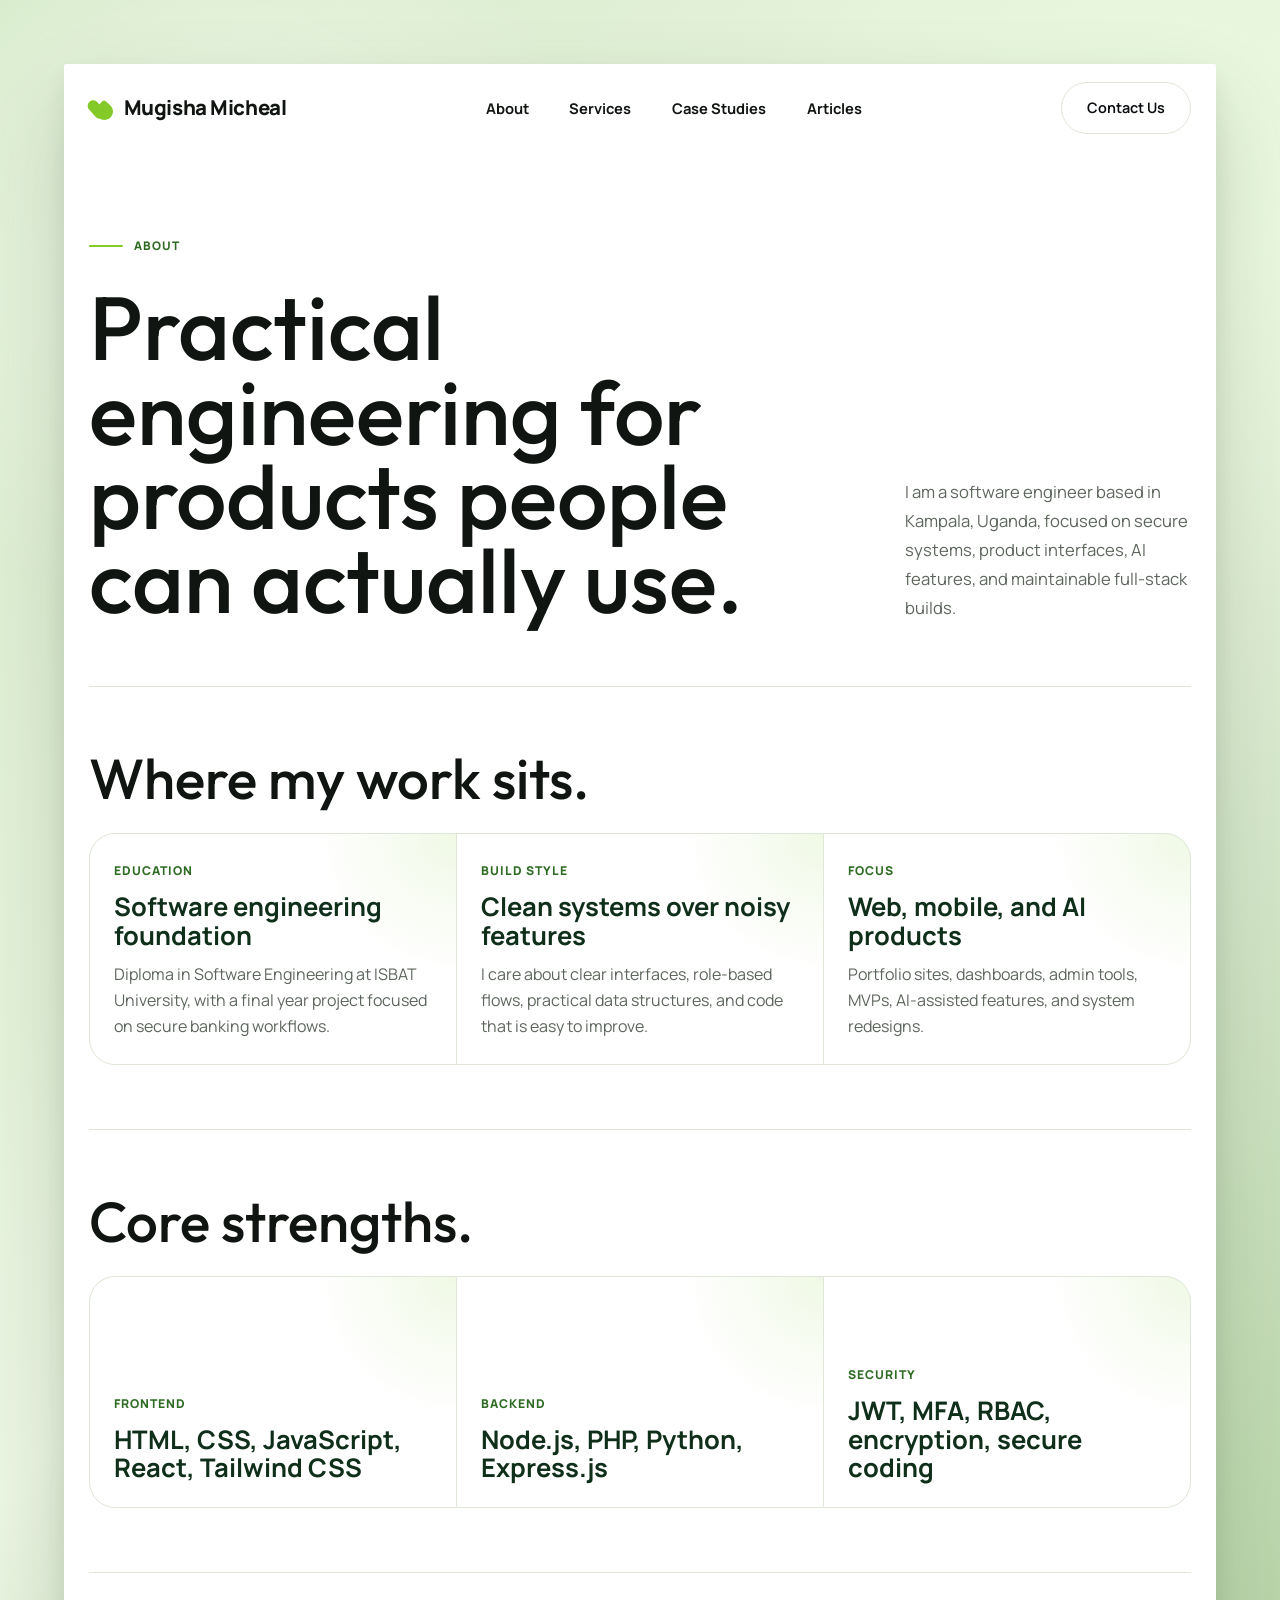
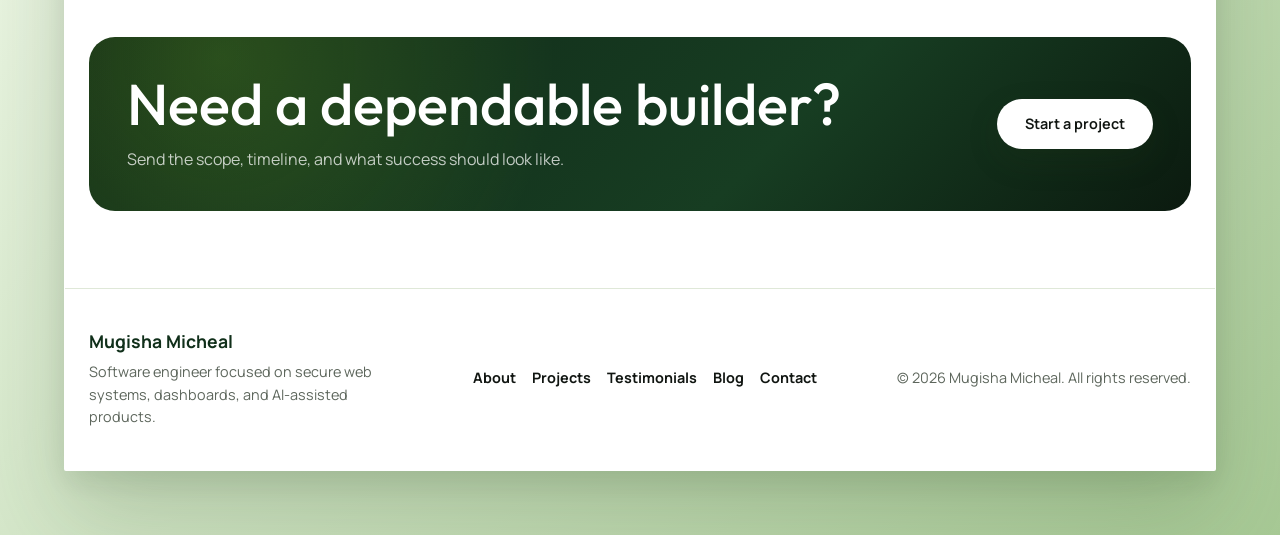
==== about.html @ 3efab9ce "Initial portfolio site" ====
<!DOCTYPE html>
<html lang="en">
<head>
  <meta charset="UTF-8" />
  <meta name="viewport" content="width=device-width, initial-scale=1.0" />
  <title>About Mugisha Micheal</title>
  <meta name="description" content="About Mugisha Micheal, a software engineer building secure web systems, dashboards, and AI-assisted products." />
  <link rel="preconnect" href="https://fonts.googleapis.com">
  <link rel="preconnect" href="https://fonts.gstatic.com" crossorigin>
  <link href="https://fonts.googleapis.com/css2?family=Manrope:wght@400;500;600;700;800&family=Outfit:wght@500;600;700&display=swap" rel="stylesheet">
  <link rel="stylesheet" href="assets/css/style.css" />
</head>
<body>
  <div class="browser-shell">
    <div class="site-window">
      <header class="site-header">
        <div class="nav-wrap">
          <a href="index.html" class="logo" aria-label="Mugisha Micheal home"><span class="logo-mark" aria-hidden="true"></span>Mugisha Micheal</a>
          <nav class="main-nav" id="main-nav">
            <a href="about.html">About</a>
            <a href="index.html#services">Services</a>
            <a href="projects.html">Case Studies</a>
            <a href="blog.html">Articles</a>
          </nav>
          <div class="nav-actions">
            <a href="contact.html" class="btn btn-pill-dark">Contact Us</a>
            <button class="nav-toggle" id="nav-toggle" aria-label="Toggle navigation" aria-expanded="false"><span></span><span></span><span></span></button>
          </div>
        </div>
      </header>

      <main class="page-main">
        <section class="page-hero">
          <div>
            <div class="section-kicker"><span></span>About</div>
            <h1>Practical engineering for products people can actually use.</h1>
          </div>
          <p>I am a software engineer based in Kampala, Uganda, focused on secure systems, product interfaces, AI features, and maintainable full-stack builds.</p>
        </section>

        <section class="page-section">
          <h2>Where my work sits.</h2>
          <div class="page-grid">
            <article class="page-card"><span>Education</span><h3>Software engineering foundation</h3><p>Diploma in Software Engineering at ISBAT University, with a final year project focused on secure banking workflows.</p></article>
            <article class="page-card"><span>Build style</span><h3>Clean systems over noisy features</h3><p>I care about clear interfaces, role-based flows, practical data structures, and code that is easy to improve.</p></article>
            <article class="page-card"><span>Focus</span><h3>Web, mobile, and AI products</h3><p>Portfolio sites, dashboards, admin tools, MVPs, AI-assisted features, and system redesigns.</p></article>
          </div>
        </section>

        <section class="page-section">
          <h2>Core strengths.</h2>
          <div class="page-grid">
            <article class="page-card"><span>Frontend</span><h3>HTML, CSS, JavaScript, React, Tailwind CSS</h3></article>
            <article class="page-card"><span>Backend</span><h3>Node.js, PHP, Python, Express.js</h3></article>
            <article class="page-card"><span>Security</span><h3>JWT, MFA, RBAC, encryption, secure coding</h3></article>
          </div>
        </section>

        <section class="page-cta">
          <div><h2>Need a dependable builder?</h2><p>Send the scope, timeline, and what success should look like.</p></div>
          <a href="contact.html" class="btn btn-pill-light">Start a project</a>
        </section>
      </main>

      <footer class="site-footer">
        <div class="footer-brand"><strong>Mugisha Micheal</strong><p>Software engineer focused on secure web systems, dashboards, and AI-assisted products.</p></div>
        <nav aria-label="Footer navigation"><a href="about.html">About</a><a href="projects.html">Projects</a><a href="testimonials.html">Testimonials</a><a href="blog.html">Blog</a><a href="contact.html">Contact</a></nav>
        <p>&copy; 2026 Mugisha Micheal. All rights reserved.</p>
      </footer>
    </div>
  </div>
  <script src="assets/js/main.js"></script>
</body>
</html>
---- assets/css/style.css ----
/* =====================================================================
   1. DESIGN TOKENS
   ===================================================================== */
:root {
  --color-bg: #dceecf;
  --color-surface: #ffffff;
  --color-chrome: #e4e7eb;
  --color-address: #f3f4f5;
  --color-text: #101511;
  --color-text-dim: #5d665c;
  --color-border: #dfe8d8;

  --color-green-900: #102f1a;
  --color-green-800: #173d22;
  --color-green-700: #2f6b24;
  --color-green-600: #4b8a34;
  --color-accent: #83c928;

  --font-display: 'Outfit', sans-serif;
  --font-body: 'Manrope', sans-serif;

  --space-1: 0.5rem;
  --space-2: 1rem;
  --space-3: 1.5rem;
  --space-4: 2.5rem;
  --space-5: 3.5rem;

  --container-max: 1320px;
  --radius-panel: 26px;
  --radius-card: 18px;

  --ease-out: cubic-bezier(0.16, 1, 0.3, 1);
  --dur-med: 0.7s;
}

/* =====================================================================
   2. RESET / PAGE CANVAS
   ===================================================================== */
*, *::before, *::after { box-sizing: border-box; margin: 0; padding: 0; }
html { scroll-behavior: smooth; }
body {
  min-height: 100dvh;
  background:
    radial-gradient(circle at 18% 12%, rgba(255, 255, 255, 0.58), transparent 24rem),
    radial-gradient(circle at 90% 8%, rgba(232, 250, 220, 0.66), transparent 28rem),
    linear-gradient(135deg, #d7ebca 0%, #ecf6e4 44%, #a7c995 100%);
  color: var(--color-text);
  font-family: var(--font-body);
  line-height: 1.55;
  -webkit-font-smoothing: antialiased;
  padding: clamp(1.5rem, 5vw, 5.5rem);
}
body::before {
  content: '';
  position: fixed;
  inset: 0;
  pointer-events: none;
  background-image:
    linear-gradient(rgba(255, 255, 255, 0.18) 1px, transparent 1px),
    linear-gradient(90deg, rgba(255, 255, 255, 0.14) 1px, transparent 1px);
  background-size: 54px 54px;
  -webkit-mask-image: radial-gradient(circle at center, black, transparent 78%);
  mask-image: radial-gradient(circle at center, black, transparent 78%);
  opacity: 0.22;
}
a { color: inherit; text-decoration: none; }
button { font: inherit; cursor: pointer; }
a:focus-visible,
button:focus-visible,
summary:focus-visible {
  outline: 3px solid rgba(131, 201, 40, 0.55);
  outline-offset: 4px;
}
.sr-only {
  position: absolute;
  width: 1px;
  height: 1px;
  overflow: hidden;
  clip: rect(0, 0, 0, 0);
  white-space: nowrap;
  border: 0;
}

.nav-wrap,
.hero {
  max-width: var(--container-max);
  margin-inline: auto;
  padding-inline: var(--space-3);
}

.edge-accent {
  display: none;
}

/* =====================================================================
   3. BROWSER FRAME
   ===================================================================== */
.browser-shell {
  position: relative;
  max-width: 1440px;
  margin-inline: auto;
  overflow: hidden;
  background: var(--color-surface);
  border: 1px solid rgba(255, 255, 255, 0.78);
  border-radius: 2px;
  box-shadow:
    0 44px 90px rgba(45, 76, 35, 0.2),
    0 12px 28px rgba(27, 52, 25, 0.09);
  transition: transform 0.28s var(--ease-out), opacity 0.28s var(--ease-out), max-height 0.28s var(--ease-out);
}
.browser-shell.is-minimized .site-window,
.browser-shell.is-minimized .browser-address {
  display: none;
}
.browser-shell.is-closed {
  opacity: 0;
  transform: translateY(18px) scale(0.98);
  pointer-events: none;
}
.browser-shell.is-maximized {
  max-width: none;
  min-height: calc(100dvh - clamp(1.5rem, 5vw, 5.5rem) * 2);
}
.browser-chrome {
  height: 44px;
  display: flex;
  align-items: center;
  gap: 0.75rem;
  padding-inline: 1.25rem;
  background: var(--color-chrome);
  border-bottom: 1px solid #d3d8dd;
}
.window-dots {
  display: flex;
  gap: 0.5rem;
  flex: 0 0 auto;
}
.window-dot {
  width: 12px;
  height: 12px;
  border-radius: 50%;
  border: 0;
  padding: 0;
  transition: transform 0.18s var(--ease-out), filter 0.18s var(--ease-out);
}
.window-dot:hover {
  transform: scale(1.12);
  filter: brightness(0.94);
}
.window-dot-close { background: #ef655c; }
.window-dot-minimize { background: #f4c84f; }
.window-dot-maximize { background: #67c867; }
.browser-tabs {
  min-width: 0;
  display: flex;
  align-self: stretch;
  align-items: end;
  gap: 0.35rem;
  flex: 1;
  overflow-x: auto;
}
.browser-tabs::-webkit-scrollbar {
  display: none;
}
.browser-tab {
  border: 0;
  min-width: 240px;
  max-width: 320px;
  height: 34px;
  display: flex;
  align-items: center;
  justify-content: space-between;
  gap: 1rem;
  padding-inline: 0.9rem;
  border-radius: 8px 8px 0 0;
  background: #ffffff;
  color: #0c0f12;
  font-size: 0.76rem;
  font-weight: 600;
  text-align: left;
  opacity: 0.72;
  transition: opacity 0.2s var(--ease-out), background 0.2s var(--ease-out), transform 0.2s var(--ease-out);
}
.browser-tab:hover {
  opacity: 1;
  transform: translateY(-1px);
}
.browser-tab.is-active {
  opacity: 1;
  background: #ffffff;
}
.browser-tab span:first-child {
  overflow: hidden;
  white-space: nowrap;
  text-overflow: ellipsis;
}
.tab-close {
  color: #20242a;
  font-size: 0.95rem;
  line-height: 1;
  opacity: 0.58;
}
.browser-tab:hover .tab-close {
  opacity: 1;
}
.browser-plus {
  width: 32px;
  height: 32px;
  border: 0;
  border-radius: 50%;
  background: transparent;
  color: #22262b;
  font-size: 1.35rem;
  line-height: 1;
  flex: 0 0 auto;
  transition: background 0.2s var(--ease-out), transform 0.2s var(--ease-out);
}
.browser-plus:hover {
  background: rgba(16, 21, 17, 0.08);
  transform: translateY(-1px);
}
.browser-address {
  height: 36px;
  display: grid;
  grid-template-columns: auto auto auto 1fr auto;
  align-items: center;
  gap: 0.75rem;
  padding-inline: 1rem;
  background: var(--color-address);
  border-bottom: 1px solid #dfe3e5;
  color: #3b4148;
  font-size: 0.9rem;
}
.browser-control,
.browser-menu {
  width: 28px;
  height: 28px;
  display: inline-flex;
  align-items: center;
  justify-content: center;
  border: 0;
  border-radius: 50%;
  background: transparent;
  color: #3b4148;
  transition: background 0.2s var(--ease-out), color 0.2s var(--ease-out);
}
.browser-control:hover,
.browser-menu:hover {
  background: rgba(16, 21, 17, 0.08);
  color: #0c0f12;
}
.browser-control:disabled {
  opacity: 0.35;
  cursor: not-allowed;
}
.address-form {
  min-width: 0;
}
.address-pill {
  width: 100%;
  display: flex;
  align-items: center;
  height: 25px;
  padding-inline: 0.9rem;
  border: 0;
  border-radius: 999px;
  background: #ffffff;
  color: #333941;
  font-size: 0.8rem;
  box-shadow: inset 0 0 0 1px rgba(0, 0, 0, 0.05);
}
.address-pill:focus {
  outline: 2px solid rgba(131, 201, 40, 0.55);
  outline-offset: 1px;
}
.site-window {
  background: #ffffff;
}

/* =====================================================================
   4. HEADER / NAV
   ===================================================================== */
.site-header {
  position: relative;
  z-index: 20;
  background: #ffffff;
  border-bottom: 1px solid transparent;
  transition:
    border-color 0.25s var(--ease-out),
    box-shadow 0.25s var(--ease-out);
}
body.is-scrolled .site-header {
  border-color: rgba(16, 47, 26, 0.08);
  box-shadow: 0 16px 34px rgba(16, 47, 26, 0.08);
}
.nav-wrap {
  display: flex;
  align-items: center;
  justify-content: space-between;
  height: 86px;
}
.logo {
  display: flex;
  align-items: center;
  gap: 0.6rem;
  font-family: var(--font-body);
  font-weight: 800;
  font-size: clamp(1.05rem, 1.6vw, 1.45rem);
  letter-spacing: -0.02em;
}
.logo-mark {
  width: 25px;
  height: 25px;
  position: relative;
}
.logo-mark::before,
.logo-mark::after {
  content: '';
  position: absolute;
  background: var(--color-accent);
}
.logo-mark::before {
  left: 2px;
  bottom: 1px;
  width: 11px;
  height: 21px;
  border-radius: 10px 10px 2px 10px;
  transform: rotate(-42deg);
}
.logo-mark::after {
  right: 1px;
  bottom: 1px;
  width: 17px;
  height: 17px;
  border-radius: 4px 13px 13px 13px;
  transform: rotate(42deg);
}
.main-nav {
  display: flex;
  align-items: center;
  gap: clamp(1.5rem, 3.2vw, 3rem);
  font-size: 0.92rem;
  font-weight: 700;
}
.main-nav a {
  position: relative;
  color: var(--color-text);
  transition: color 0.22s var(--ease-out);
}
.main-nav a::after {
  content: '';
  position: absolute;
  left: 0;
  right: 0;
  bottom: -0.42rem;
  height: 2px;
  background: var(--color-accent);
  transform: scaleX(0);
  transform-origin: left;
  transition: transform 0.28s var(--ease-out);
}
.main-nav a:hover,
.main-nav a.is-active {
  color: var(--color-green-600);
}
.main-nav a.is-active::after {
  transform: scaleX(1);
}
.has-caret::after {
  content: '\25BE';
  display: inline-block;
  margin-left: 0.45rem;
  font-size: 0.62em;
  color: var(--color-text-dim);
  transform: translateY(-1px);
}
.nav-actions {
  display: flex;
  align-items: center;
  gap: var(--space-1);
}
.icon-btn {
  width: 50px;
  height: 50px;
  border-radius: 50%;
  border: 1px solid var(--color-border);
  display: flex;
  align-items: center;
  justify-content: center;
  color: #000;
  background: #ffffff;
  transition: transform 0.25s var(--ease-out), border-color 0.25s var(--ease-out);
}
.icon-btn:hover {
  transform: translateY(-2px);
  border-color: #c9d0c3;
}
.nav-toggle {
  display: none;
  flex-direction: column;
  gap: 4px;
  background: none;
  border: none;
  padding: 8px;
}
.nav-toggle span {
  width: 20px;
  height: 2px;
  background: var(--color-text);
  transition: transform 0.2s, opacity 0.2s;
}

/* =====================================================================
   5. BUTTONS
   ===================================================================== */
.btn {
  display: inline-flex;
  align-items: center;
  justify-content: center;
  gap: 0.55rem;
  min-height: 50px;
  padding: 0.85rem 1.55rem;
  border-radius: 999px;
  font-size: 0.9rem;
  font-weight: 650;
  transition: transform 0.25s var(--ease-out), background 0.25s var(--ease-out), color 0.25s var(--ease-out);
}
.btn:hover { transform: translateY(-2px); }
.btn:active,
.icon-btn:active { transform: translateY(0) scale(0.98); }
.btn-pill-dark {
  background: #ffffff;
  color: #0a0d0f;
  border: 1px solid var(--color-border);
}
.btn-pill-dark:hover {
  background: var(--color-text);
  color: #ffffff;
}
.btn-pill-light {
  min-width: 156px;
  background: #ffffff;
  color: var(--color-text);
  box-shadow: 0 12px 32px rgba(37, 61, 22, 0.16);
}
.btn-pill-light:hover { background: var(--color-accent); }

/* =====================================================================
   6. HERO
   ===================================================================== */
.hero {
  padding-block: 0 clamp(3rem, 5vw, 5.5rem);
}
.hero-panel {
  position: relative;
  height: min(66vh, 660px);
  min-height: 555px;
  border-radius: var(--radius-panel);
  overflow: hidden;
  isolation: isolate;
  opacity: 0;
  transform: translateY(24px);
  transition: opacity var(--dur-med) var(--ease-out), transform var(--dur-med) var(--ease-out);
}
.hero-panel.is-visible {
  opacity: 1;
  transform: translateY(0);
}
.hero-visual {
  position: absolute;
  inset: 0;
  z-index: 0;
  background:
    radial-gradient(ellipse at 8% 70%, rgba(139, 214, 24, 0.92) 0 16%, rgba(126, 203, 18, 0.68) 31%, transparent 52%),
    radial-gradient(ellipse at 46% 105%, rgba(132, 213, 18, 0.72), transparent 42%),
    linear-gradient(90deg, rgba(28, 47, 19, 0.52) 0%, rgba(31, 55, 21, 0.32) 36%, rgba(31, 55, 21, 0.02) 70%),
    url('../images/pro.jpg');
  background-size: cover, cover, cover, cover;
  background-position: center, center, center, 70% 33%;
  background-repeat: no-repeat;
}
.hero-visual::before,
.hero-visual::after {
  content: '';
  position: absolute;
  pointer-events: none;
}
.hero-visual::before {
  inset: 0;
  background:
    linear-gradient(90deg, rgba(19, 31, 14, 0.16), transparent 48%),
    radial-gradient(ellipse at 82% 16%, rgba(255, 255, 255, 0.34), transparent 38%),
    linear-gradient(180deg, rgba(255, 255, 255, 0.04), rgba(0, 0, 0, 0.2));
}
.hero-visual::after {
  left: -11%;
  bottom: -21%;
  width: 62%;
  height: 57%;
  border-radius: 999px 999px 40% 25%;
  background: rgba(118, 202, 11, 0.82);
  filter: blur(18px);
  transform: rotate(-8deg);
  opacity: 0.9;
}
.visual-grid {
  position: absolute;
  inset: 0;
  background-image:
    linear-gradient(rgba(255, 255, 255, 0.08) 1px, transparent 1px),
    linear-gradient(90deg, rgba(255, 255, 255, 0.06) 1px, transparent 1px);
  background-size: 54px 54px;
  opacity: 0.17;
}
.visual-blob {
  position: absolute;
  border-radius: 50%;
  filter: blur(78px);
  opacity: 0.26;
  mix-blend-mode: screen;
}
.visual-blob--a {
  width: 34%;
  aspect-ratio: 1;
  right: 6%;
  top: 1%;
  background: radial-gradient(circle, rgba(255, 255, 255, 0.78), transparent 68%);
}
.visual-blob--b {
  width: 30%;
  aspect-ratio: 1;
  right: 25%;
  bottom: -14%;
  background: radial-gradient(circle, rgba(119, 211, 19, 0.78), transparent 70%);
}
.visual-lines {
  position: absolute;
  inset: 0;
  background: repeating-linear-gradient(-35deg, rgba(255, 255, 255, 0.26) 0 2px, transparent 2px 34px);
  mix-blend-mode: overlay;
  opacity: 0.1;
}
.hero-wash {
  position: absolute;
  inset: 0;
  z-index: 1;
  background: linear-gradient(
    100deg,
    rgba(53, 101, 20, 0.9) 0%,
    rgba(96, 158, 25, 0.68) 31%,
    rgba(29, 45, 18, 0.1) 61%,
    rgba(17, 24, 13, 0.18) 100%
  );
}
.hero-copy {
  position: absolute;
  z-index: 2;
  left: clamp(2rem, 4vw, 3.5rem);
  bottom: clamp(2rem, 4vw, 3.7rem);
  max-width: 610px;
  color: #fff;
}
.hero-title {
  font-family: var(--font-display);
  font-weight: 500;
  font-size: clamp(3.2rem, 6vw, 5.8rem);
  line-height: 0.94;
  letter-spacing: 0;
  margin-bottom: var(--space-2);
}
.hero-sub {
  max-width: 58ch;
  margin-bottom: var(--space-3);
  color: rgba(255, 255, 255, 0.86);
  font-size: clamp(0.94rem, 1.25vw, 1.08rem);
  line-height: 1.55;
}
.stat-card {
  position: absolute;
  z-index: 2;
  right: clamp(1.5rem, 3vw, 2.6rem);
  bottom: clamp(1.5rem, 3vw, 2.6rem);
  width: min(230px, 24vw);
  min-width: 195px;
  background: rgba(28, 35, 15, 0.52);
  -webkit-backdrop-filter: blur(15px);
  backdrop-filter: blur(15px);
  border: 1px solid rgba(255, 255, 255, 0.18);
  border-radius: var(--radius-card);
  box-shadow: inset 0 1px 0 rgba(255, 255, 255, 0.08), 0 22px 52px rgba(0, 0, 0, 0.18);
  padding: 1rem 1.2rem 1.25rem;
  color: #fff;
}
.stat-avatars {
  display: flex;
  align-items: center;
  margin-bottom: 1rem;
}
.stat-avatars span {
  width: 30px;
  height: 30px;
  border-radius: 50%;
  border: 2px solid rgba(255, 255, 255, 0.86);
  margin-left: -8px;
  background:
    radial-gradient(circle at 50% 34%, rgba(255, 255, 255, 0.95) 0 14%, transparent 15%),
    linear-gradient(135deg, #d9eabf, #619749);
}
.stat-avatars span:first-child { margin-left: 0; }
.stat-avatars span:nth-child(2) { background: linear-gradient(135deg, #a9d8f1, #2d6078); }
.stat-avatars span:nth-child(3) { background: linear-gradient(135deg, #f1c1c7, #6d343c); }
.stat-plus {
  display: flex;
  align-items: center;
  justify-content: center;
  background: var(--color-accent) !important;
  color: var(--color-green-900);
  font-size: 1.1rem;
  font-weight: 600;
}
.stat-number {
  font-family: var(--font-body);
  font-size: clamp(2rem, 3vw, 2.45rem);
  line-height: 1;
  font-weight: 600;
  letter-spacing: 0;
  font-variant-numeric: tabular-nums;
}
.stat-label {
  margin-top: 0.45rem;
  color: rgba(255, 255, 255, 0.86);
  font-size: 0.88rem;
  line-height: 1.35;
}

/* =====================================================================
   7. ABOUT
   ===================================================================== */
.about-section {
  max-width: var(--container-max);
  margin-inline: auto;
  padding: clamp(4rem, 8vw, 8rem) var(--space-3) clamp(4rem, 7vw, 7rem);
}
.section-kicker {
  display: inline-flex;
  align-items: center;
  gap: 0.7rem;
  margin-bottom: 1.1rem;
  color: var(--color-green-700);
  font-size: 0.74rem;
  font-weight: 800;
  letter-spacing: 0.08em;
  text-transform: uppercase;
}
.section-kicker span {
  width: 34px;
  height: 2px;
  border-radius: 999px;
  background: var(--color-accent);
}
.about-head {
  display: grid;
  grid-template-columns: minmax(0, 1fr);
  gap: clamp(2rem, 5vw, 5rem);
  margin-bottom: clamp(2.2rem, 4vw, 4rem);
}
.about-head h2 {
  max-width: 1080px;
  color: var(--color-text);
  font-family: var(--font-display);
  font-size: clamp(2.35rem, 5.5vw, 5.4rem);
  font-weight: 500;
  line-height: 1.02;
  letter-spacing: 0;
}
.about-head p {
  max-width: 680px;
  color: var(--color-text-dim);
  font-size: 1rem;
  line-height: 1.75;
}
.about-grid {
  display: grid;
  grid-template-columns: minmax(280px, 0.72fr) minmax(0, 1.28fr);
  gap: clamp(1.5rem, 3vw, 2.6rem);
  align-items: stretch;
}
.about-visual {
  position: relative;
  min-height: 560px;
  overflow: hidden;
  border-radius: var(--radius-panel);
  background:
    radial-gradient(circle at 18% 84%, rgba(130, 212, 20, 0.85), transparent 34%),
    linear-gradient(145deg, #edf6e8, #b8d7a5);
}
.about-visual::before {
  content: '';
  position: absolute;
  inset: 0;
  background:
    linear-gradient(180deg, transparent 0%, rgba(17, 31, 12, 0.18) 100%),
    repeating-linear-gradient(-36deg, rgba(255, 255, 255, 0.22) 0 2px, transparent 2px 32px);
  z-index: 1;
  pointer-events: none;
}
.about-visual img {
  position: absolute;
  inset: 0;
  width: 100%;
  height: 100%;
  object-fit: cover;
  object-position: 54% 30%;
  filter: saturate(1.02) contrast(1.02);
}
.about-visual-card {
  position: absolute;
  left: 1.2rem;
  right: 1.2rem;
  bottom: 1.2rem;
  z-index: 2;
  padding: 1rem 1.1rem;
  border: 1px solid rgba(255, 255, 255, 0.25);
  border-radius: 18px;
  background: rgba(20, 31, 13, 0.58);
  color: #fff;
  -webkit-backdrop-filter: blur(14px);
  backdrop-filter: blur(14px);
}
.about-visual-card span {
  display: block;
  margin-bottom: 0.25rem;
  color: rgba(255, 255, 255, 0.74);
  font-size: 0.76rem;
  font-weight: 800;
  letter-spacing: 0.08em;
  text-transform: uppercase;
}
.about-visual-card strong {
  display: block;
  max-width: 24ch;
  font-size: 1.18rem;
  line-height: 1.25;
  font-weight: 650;
}
.about-content {
  display: grid;
  grid-template-rows: auto 1fr;
  gap: var(--space-3);
}
.about-copy {
  min-height: 260px;
  padding: clamp(1.5rem, 3vw, 2.4rem);
  border-radius: var(--radius-panel);
  background:
    radial-gradient(circle at 94% 0%, rgba(130, 212, 20, 0.16), transparent 28%),
    #f5f8f1;
}
.about-copy p {
  max-width: 68ch;
  color: #39413d;
  font-size: clamp(1rem, 1.25vw, 1.12rem);
  line-height: 1.78;
}
.about-copy p + p {
  margin-top: 1rem;
}
.about-services {
  display: grid;
  grid-template-columns: 1fr;
  gap: 0;
  border-top: 1px solid var(--color-border);
  border-bottom: 1px solid var(--color-border);
}
.about-services article {
  min-height: 0;
  display: flex;
  flex-direction: row;
  align-items: baseline;
  gap: 1.5rem;
  padding: 1.3rem 0;
  border: 0;
  border-bottom: 1px solid var(--color-border);
  border-radius: 0;
  background: transparent;
  box-shadow: none;
}
.about-services article:nth-child(2) {
  background: transparent;
  color: var(--color-text);
  border-color: var(--color-border);
}
.about-services article:nth-child(2) p,
.about-services article:nth-child(2) span {
  color: var(--color-text-dim);
}
.about-services span {
  flex: 0 0 3rem;
  margin-bottom: 0;
  color: var(--color-green-600);
  font-size: 0.78rem;
  font-weight: 800;
  letter-spacing: 0.08em;
}
.about-services h3 {
  margin-bottom: 0.55rem;
  min-width: 200px;
  font-size: 1.15rem;
  line-height: 1.15;
}
.about-services p {
  max-width: 38ch;
  margin-left: auto;
  color: var(--color-text-dim);
  font-size: 0.9rem;
  line-height: 1.55;
}
.about-metrics {
  display: grid;
  grid-template-columns: repeat(3, minmax(0, 1fr));
  gap: 1px;
  margin-top: clamp(1.5rem, 3vw, 2.6rem);
  overflow: hidden;
  border-radius: 24px;
  background: var(--color-border);
}
.about-metrics div {
  min-height: 132px;
  display: flex;
  flex-direction: column;
  justify-content: center;
  padding: 1.4rem;
  background:
    radial-gradient(circle at 100% 0%, rgba(130, 212, 20, 0.13), transparent 34%),
    #ffffff;
}
.about-metrics strong {
  color: var(--color-green-900);
  font-size: clamp(2rem, 3.8vw, 3.5rem);
  line-height: 1;
  font-weight: 650;
  font-variant-numeric: tabular-nums;
}
.about-metrics span {
  max-width: 22ch;
  margin-top: 0.5rem;
  color: var(--color-text-dim);
  font-size: 0.92rem;
  line-height: 1.35;
}

/* =====================================================================
   8. SERVICES
   ===================================================================== */
.services-section {
  max-width: var(--container-max);
  margin-inline: auto;
  padding: clamp(3rem, 6vw, 6rem) var(--space-3) clamp(3.5rem, 7vw, 7rem);
}
.section-kicker--light {
  color: rgba(255, 255, 255, 0.78);
}
.section-kicker--light span {
  background: var(--color-accent);
}
.services-shell {
  position: relative;
  display: grid;
  grid-template-columns: minmax(280px, 0.72fr) minmax(0, 1fr);
  gap: clamp(2rem, 4vw, 4rem);
  overflow: hidden;
  border-radius: var(--radius-panel);
  padding: clamp(1.5rem, 4vw, 3.5rem);
  background:
    radial-gradient(circle at 8% 12%, rgba(130, 212, 20, 0.26), transparent 28%),
    radial-gradient(circle at 92% 84%, rgba(130, 212, 20, 0.18), transparent 30%),
    linear-gradient(135deg, #102817 0%, #173d22 56%, #0d1d11 100%);
  color: #ffffff;
}
.services-shell::before {
  content: '';
  position: absolute;
  inset: 0;
  background:
    repeating-linear-gradient(-35deg, rgba(255, 255, 255, 0.06) 0 2px, transparent 2px 38px),
    linear-gradient(90deg, transparent, rgba(255, 255, 255, 0.05));
  pointer-events: none;
}
.services-intro,
.services-list {
  position: relative;
  z-index: 1;
}
.services-intro {
  display: flex;
  flex-direction: column;
  align-items: flex-start;
  min-height: 620px;
}
.services-intro h2 {
  max-width: 580px;
  font-family: var(--font-display);
  font-size: clamp(2.35rem, 4.8vw, 4.8rem);
  font-weight: 500;
  line-height: 1.02;
  letter-spacing: 0;
}
.services-intro p {
  max-width: 48ch;
  margin-top: 1.35rem;
  color: rgba(255, 255, 255, 0.74);
  font-size: 1rem;
  line-height: 1.72;
}
.btn-service {
  margin-top: auto;
  background: var(--color-accent);
  color: var(--color-green-900);
}
.btn-service:hover {
  background: #ffffff;
}
.services-list {
  display: grid;
  gap: 0.8rem;
  align-content: center;
}
.service-item {
  display: grid;
  grid-template-columns: 54px minmax(0, 1fr) 52px;
  gap: 1.1rem;
  align-items: center;
  min-height: 136px;
  padding: 1.2rem;
  border: 1px solid rgba(255, 255, 255, 0.13);
  border-radius: var(--radius-card);
  background: rgba(255, 255, 255, 0.075);
  -webkit-backdrop-filter: blur(10px);
  backdrop-filter: blur(10px);
  transition: transform 0.25s var(--ease-out), background 0.25s var(--ease-out), border-color 0.25s var(--ease-out);
}
.service-item:hover {
  transform: translateY(-3px);
  border-color: rgba(130, 212, 20, 0.45);
  background: rgba(255, 255, 255, 0.115);
}
.service-item:has(a:focus-visible) {
  border-color: rgba(130, 212, 20, 0.5);
}
.service-index {
  width: 42px;
  height: 42px;
  display: flex;
  align-items: center;
  justify-content: center;
  border-radius: 50%;
  background: rgba(130, 212, 20, 0.13);
  color: var(--color-accent);
  font-size: 0.78rem;
  font-weight: 800;
  letter-spacing: 0.06em;
}
.service-item h3 {
  margin-bottom: 0.45rem;
  font-size: clamp(1.2rem, 1.8vw, 1.55rem);
  line-height: 1.15;
  font-weight: 650;
}
.service-item p {
  max-width: 56ch;
  color: rgba(255, 255, 255, 0.68);
  font-size: 0.95rem;
  line-height: 1.55;
}
.service-item a {
  width: 46px;
  height: 46px;
  display: flex;
  align-items: center;
  justify-content: center;
  border-radius: 50%;
  background: #ffffff;
  color: var(--color-green-900);
  font-size: 1.45rem;
  line-height: 1;
  transition: transform 0.25s var(--ease-out), background 0.25s var(--ease-out);
}
.service-item a:hover {
  transform: rotate(90deg);
  background: var(--color-accent);
}
.services-support {
  display: grid;
  grid-template-columns: minmax(280px, 0.8fr) minmax(0, 1.2fr);
  gap: 1rem;
  margin-top: 1rem;
}
.service-note,
.service-steps {
  border-radius: 24px;
  background:
    radial-gradient(circle at 100% 0%, rgba(130, 212, 20, 0.14), transparent 32%),
    #f7faf3;
}
.service-note {
  padding: 1.4rem;
}
.service-note span {
  display: block;
  margin-bottom: 0.65rem;
  color: var(--color-green-700);
  font-size: 0.78rem;
  font-weight: 800;
  letter-spacing: 0.08em;
  text-transform: uppercase;
}
.service-note strong {
  display: block;
  max-width: 40ch;
  color: var(--color-green-900);
  font-size: clamp(1.25rem, 2vw, 1.75rem);
  line-height: 1.2;
  font-weight: 650;
}
.service-steps {
  display: flex;
  align-items: center;
  justify-content: space-between;
  gap: 0.7rem;
  padding: 1.2rem;
}
.service-steps span {
  flex: 1;
  min-height: 74px;
  display: flex;
  align-items: center;
  justify-content: center;
  padding: 0.8rem;
  border-radius: 18px;
  background: #ffffff;
  color: #344034;
  font-size: 0.86rem;
  font-weight: 700;
  text-align: center;
  box-shadow: 0 14px 35px rgba(58, 83, 45, 0.07);
}

/* =====================================================================
   9. SKILLS / WORK / PROOF / ARTICLES / CONTACT
   ===================================================================== */
.skills-section,
.work-section,
.proof-section,
.faq-section,
.articles-section,
.contact-section {
  max-width: var(--container-max);
  margin-inline: auto;
  padding: clamp(3rem, 6vw, 6rem) var(--space-3);
}
.split-head {
  display: grid;
  grid-template-columns: minmax(0, 1fr);
  gap: 1rem;
  margin-bottom: clamp(1.5rem, 4vw, 3rem);
}
.split-head h2,
.faq-layout h2,
.contact-panel h2,
.testimonial-panel h2 {
  color: var(--color-text);
  max-width: 980px;
  font-family: var(--font-display);
  font-size: clamp(2.1rem, 4.6vw, 4.4rem);
  font-weight: 500;
  line-height: 1.03;
  letter-spacing: 0;
}
.split-head p {
  max-width: 620px;
  color: var(--color-text-dim);
  font-size: 1rem;
  line-height: 1.72;
}
.skills-grid {
  display: grid;
  grid-template-columns: repeat(6, minmax(0, 1fr));
  gap: 0;
  overflow: hidden;
  border: 1px solid var(--color-border);
  border-radius: var(--radius-panel);
}
.skills-grid article,
.projects-grid article,
.articles-grid article {
  min-height: 230px;
  display: flex;
  flex-direction: column;
  justify-content: flex-end;
  padding: 1.25rem;
  border: 1px solid var(--color-border);
  border-radius: 24px;
  background:
    radial-gradient(circle at 100% 0%, rgba(130, 212, 20, 0.12), transparent 32%),
    #ffffff;
  box-shadow: 0 18px 45px rgba(58, 83, 45, 0.07);
}
.skills-grid article {
  min-height: 280px;
  border: 0;
  border-right: 1px solid var(--color-border);
  border-radius: 0;
  box-shadow: none;
}
.skills-grid article:last-child {
  border-right: 0;
}
.skills-grid article:nth-child(4),
.projects-grid article:nth-child(3),
.articles-grid article:nth-child(2) {
  background: var(--color-green-900);
  color: #ffffff;
  border-color: var(--color-green-900);
}
.skills-grid span,
.projects-grid span,
.articles-grid span,
.project-feature span {
  margin-bottom: auto;
  color: var(--color-green-600);
  font-size: 0.78rem;
  font-weight: 800;
  letter-spacing: 0.08em;
  text-transform: uppercase;
}
.skills-grid article:nth-child(4) span,
.projects-grid article:nth-child(3) span,
.articles-grid article:nth-child(2) span {
  color: var(--color-accent);
}
.skills-grid h3,
.projects-grid h3,
.articles-grid h3 {
  font-size: clamp(1.08rem, 1.55vw, 1.35rem);
  line-height: 1.22;
  font-weight: 650;
}
.project-feature {
  display: grid;
  grid-template-columns: minmax(0, 1fr) minmax(260px, 0.42fr);
  gap: clamp(1.5rem, 4vw, 3rem);
  align-items: end;
  margin-bottom: 1rem;
  padding: clamp(1.5rem, 4vw, 3rem);
  border-radius: var(--radius-panel);
  background:
    radial-gradient(circle at 12% 14%, rgba(130, 212, 20, 0.28), transparent 30%),
    linear-gradient(135deg, #142817, #17341d);
  color: #ffffff;
}
.project-feature h3 {
  margin-top: 1.4rem;
  font-family: var(--font-display);
  font-size: clamp(2rem, 4vw, 4rem);
  line-height: 1.02;
  font-weight: 500;
}
.project-feature p {
  max-width: 62ch;
  margin-top: 1rem;
  color: rgba(255, 255, 255, 0.75);
  line-height: 1.7;
}
.project-feature ul {
  display: grid;
  gap: 0.65rem;
  list-style: none;
}
.project-feature li {
  padding: 0.85rem 1rem;
  border-radius: 999px;
  background: rgba(255, 255, 255, 0.1);
  color: rgba(255, 255, 255, 0.84);
  font-size: 0.92rem;
}
.projects-grid,
.articles-grid {
  display: grid;
  grid-template-columns: repeat(6, minmax(0, 1fr));
  gap: 1rem;
}
.projects-grid article:first-child {
  grid-column: span 3;
}
.projects-grid article:nth-child(2) {
  grid-column: span 3;
}
.projects-grid article:nth-child(n + 3) {
  grid-column: span 2;
}
.articles-grid article {
  grid-column: span 2;
}
.articles-grid article:first-child,
.articles-grid article:nth-child(2) {
  grid-column: span 3;
}
.projects-grid p,
.articles-grid p {
  margin-top: 0.7rem;
  color: var(--color-text-dim);
  line-height: 1.58;
}
.projects-grid article:nth-child(3) p,
.articles-grid article:nth-child(2) p {
  color: rgba(255, 255, 255, 0.72);
}
.projects-grid div,
.articles-grid div {
  margin-top: 1rem;
  color: var(--color-green-700);
  font-size: 0.82rem;
  font-weight: 800;
}
.projects-grid article:nth-child(3) div,
.articles-grid article:nth-child(2) div {
  color: rgba(255, 255, 255, 0.76);
}
.testimonial-panel,
.contact-panel {
  overflow: hidden;
  border-radius: var(--radius-panel);
  padding: clamp(1.5rem, 4vw, 3.5rem);
  background:
    radial-gradient(circle at 10% 12%, rgba(130, 212, 20, 0.28), transparent 30%),
    linear-gradient(135deg, #142817, #17341d 60%, #0f1f13);
  color: #ffffff;
}
.testimonial-panel h2,
.contact-panel h2 {
  color: #ffffff;
  max-width: 820px;
}
.quote-grid {
  display: grid;
  grid-template-columns: repeat(2, minmax(0, 1fr));
  gap: 1rem;
  margin-top: 2rem;
}
.quote-grid blockquote {
  min-height: 260px;
  display: flex;
  flex-direction: column;
  justify-content: space-between;
  padding: 1.4rem;
  border-radius: 22px;
  border: 1px solid rgba(255, 255, 255, 0.14);
  background: rgba(255, 255, 255, 0.08);
  -webkit-backdrop-filter: blur(10px);
  backdrop-filter: blur(10px);
}
.quote-grid p {
  color: rgba(255, 255, 255, 0.82);
  font-size: clamp(0.98rem, 1.2vw, 1.08rem);
  line-height: 1.58;
}
.quote-grid cite {
  color: var(--color-accent);
  font-style: normal;
  font-weight: 750;
  line-height: 1.35;
}
.impact-grid {
  display: grid;
  grid-template-columns: repeat(4, minmax(0, 1fr));
  gap: 1px;
  overflow: hidden;
  margin-top: 1rem;
  border-radius: 24px;
  background: var(--color-border);
}
.impact-grid div {
  min-height: 150px;
  display: flex;
  flex-direction: column;
  justify-content: center;
  padding: 1.2rem;
  background: #ffffff;
}
.impact-grid strong {
  color: var(--color-green-900);
  font-size: clamp(1.8rem, 3vw, 3rem);
  line-height: 1;
}
.impact-grid span {
  margin-top: 0.6rem;
  color: var(--color-text-dim);
  font-size: 0.92rem;
}
.faq-layout {
  display: grid;
  grid-template-columns: minmax(0, 0.75fr) minmax(0, 1fr);
  gap: clamp(2rem, 5vw, 5rem);
}
.faq-list {
  display: grid;
  gap: 0.8rem;
}
.faq-list details {
  border-radius: 22px;
  background: #f7faf3;
  border: 1px solid var(--color-border);
  overflow: hidden;
}
.faq-list summary {
  cursor: pointer;
  padding: 1.2rem 1.3rem;
  color: var(--color-green-900);
  font-weight: 750;
}
.faq-list p {
  padding: 0 1.3rem 1.2rem;
  color: var(--color-text-dim);
  line-height: 1.65;
}
.contact-panel {
  display: grid;
  grid-template-columns: minmax(0, 1fr) minmax(280px, 0.42fr);
  gap: clamp(2rem, 5vw, 4rem);
  align-items: end;
}
.contact-panel p {
  max-width: 55ch;
  margin-top: 1rem;
  color: rgba(255, 255, 255, 0.75);
  line-height: 1.72;
}
.contact-card {
  display: grid;
  gap: 0.8rem;
  padding: 1.2rem;
  border-radius: 24px;
  background: rgba(255, 255, 255, 0.1);
  border: 1px solid rgba(255, 255, 255, 0.14);
}
.contact-card a:not(.btn),
.contact-card span {
  overflow-wrap: anywhere;
  padding: 0.9rem 1rem;
  border-radius: 16px;
  background: rgba(255, 255, 255, 0.1);
  color: rgba(255, 255, 255, 0.86);
}
.contact-card .btn {
  width: 100%;
  margin-top: 0.4rem;
}
.site-footer {
  max-width: var(--container-max);
  display: grid;
  grid-template-columns: minmax(240px, 1fr) auto auto;
  gap: 2rem;
  align-items: center;
  margin-inline: auto;
  padding: 2rem var(--space-3) 2.6rem;
  border-top: 1px solid var(--color-border);
}
.site-footer strong {
  color: var(--color-green-900);
  font-size: 1.1rem;
}
.site-footer p {
  color: var(--color-text-dim);
  font-size: 0.9rem;
}
.site-footer nav {
  display: flex;
  flex-wrap: wrap;
  gap: 1rem;
  font-size: 0.9rem;
  font-weight: 700;
}
.site-footer a:hover {
  color: var(--color-green-600);
}

/* =====================================================================
   9B. LOWER PAGE REWORK
   ===================================================================== */
.work-section {
  padding-top: clamp(4rem, 8vw, 8rem);
}
.work-ledger,
.article-ledger {
  display: grid;
  grid-template-columns: minmax(0, 1fr) minmax(280px, 0.38fr);
  gap: clamp(2rem, 5vw, 5rem);
  align-items: end;
  margin-bottom: clamp(2rem, 4vw, 3rem);
}
.work-ledger h2,
.article-ledger h2,
.proof-copy h2,
.faq-layout h2,
.contact-copy h2 {
  max-width: 980px;
  font-family: var(--font-display);
  font-size: clamp(2.2rem, 5vw, 5rem);
  font-weight: 500;
  line-height: 1;
  letter-spacing: 0;
}
.work-ledger p,
.article-ledger p {
  color: var(--color-text-dim);
  font-size: 1rem;
  line-height: 1.75;
}
.case-study-card {
  position: relative;
  display: grid;
  grid-template-columns: minmax(0, 1fr) minmax(280px, 0.44fr);
  gap: clamp(1.5rem, 4vw, 4rem);
  overflow: hidden;
  padding: clamp(1.5rem, 4vw, 3.4rem);
  border-radius: var(--radius-panel);
  background:
    radial-gradient(circle at 15% 8%, rgba(131, 201, 40, 0.22), transparent 30%),
    linear-gradient(135deg, #0f2615 0%, #16381f 58%, #09170d 100%);
  color: #ffffff;
}
.case-study-card::after {
  content: '';
  position: absolute;
  inset: auto -8% -35% 42%;
  height: 68%;
  border-radius: 999px;
  background: rgba(131, 201, 40, 0.18);
  filter: blur(34px);
}
.case-study-copy,
.case-study-spec {
  position: relative;
  z-index: 1;
}
.case-study-copy span,
.case-study-spec span,
.project-list span,
.article-list span,
.contact-copy span {
  color: var(--color-accent);
  font-size: 0.74rem;
  font-weight: 800;
  letter-spacing: 0.08em;
  text-transform: uppercase;
}
.case-study-copy h3 {
  max-width: 760px;
  margin-top: 1.35rem;
  font-family: var(--font-display);
  font-size: clamp(2.4rem, 5.5vw, 5.6rem);
  line-height: 0.94;
  font-weight: 500;
}
.case-study-copy p {
  max-width: 62ch;
  margin-top: 1.2rem;
  color: rgba(255, 255, 255, 0.76);
  font-size: 1rem;
  line-height: 1.72;
}
.case-study-spec {
  align-self: end;
  display: grid;
  border-top: 1px solid rgba(255, 255, 255, 0.16);
}
.case-study-spec div {
  padding: 1.05rem 0;
  border-bottom: 1px solid rgba(255, 255, 255, 0.16);
}
.case-study-spec strong {
  display: block;
  margin-top: 0.35rem;
  color: rgba(255, 255, 255, 0.9);
  font-size: 0.98rem;
  line-height: 1.4;
}
.project-list {
  margin-top: 1.4rem;
  border-top: 1px solid var(--color-border);
}
.project-list article {
  display: grid;
  grid-template-columns: 130px minmax(220px, 0.42fr) minmax(260px, 1fr) minmax(220px, 0.44fr);
  gap: 1.4rem;
  align-items: baseline;
  padding: 1.35rem 0;
  border-bottom: 1px solid var(--color-border);
}
.project-list h3 {
  color: var(--color-green-900);
  font-size: clamp(1.25rem, 2vw, 1.7rem);
  line-height: 1.1;
}
.project-list p {
  color: var(--color-text-dim);
  line-height: 1.6;
}
.project-list strong {
  color: var(--color-green-700);
  font-size: 0.84rem;
  line-height: 1.45;
}
.proof-section {
  padding-top: clamp(2.5rem, 6vw, 5rem);
}
.proof-layout {
  display: grid;
  grid-template-columns: minmax(0, 0.82fr) minmax(320px, 1fr);
  gap: clamp(2rem, 5vw, 5rem);
  align-items: start;
  padding: clamp(1.4rem, 3.5vw, 3rem);
  border-radius: var(--radius-panel);
  background: #f5f8f1;
}
.proof-copy h2 {
  font-size: clamp(2rem, 4.4vw, 4.2rem);
}
.quote-stack {
  display: grid;
  gap: 1px;
  overflow: hidden;
  border: 1px solid var(--color-border);
  border-radius: 20px;
  background: var(--color-border);
}
.quote-stack blockquote {
  display: grid;
  gap: 1.5rem;
  padding: clamp(1.2rem, 2.5vw, 1.8rem);
  background: #ffffff;
}
.quote-stack p {
  color: #283128;
  font-size: clamp(1rem, 1.25vw, 1.12rem);
  line-height: 1.62;
}
.quote-stack cite {
  color: var(--color-green-700);
  font-style: normal;
  font-weight: 800;
}
.impact-strip {
  display: grid;
  grid-template-columns: repeat(4, 1fr);
  gap: 1px;
  overflow: hidden;
  margin-top: 1rem;
  border-radius: 20px;
  background: var(--color-border);
}
.impact-strip div {
  min-height: 126px;
  padding: 1.2rem;
  background: #ffffff;
}
.impact-strip strong {
  display: block;
  color: var(--color-green-900);
  font-family: var(--font-display);
  font-size: clamp(1.8rem, 3.4vw, 3.35rem);
  line-height: 1;
}
.impact-strip span {
  display: block;
  margin-top: 0.55rem;
  color: var(--color-text-dim);
  font-size: 0.92rem;
}
.faq-section {
  padding-top: clamp(3rem, 6vw, 6rem);
}
.faq-layout {
  align-items: start;
}
.faq-list {
  border-top: 1px solid var(--color-border);
}
.faq-list details {
  border: 0;
  border-radius: 0;
  border-bottom: 1px solid var(--color-border);
  background: transparent;
}
.faq-list summary {
  position: relative;
  padding: 1.35rem 2.4rem 1.35rem 0;
  list-style: none;
}
.faq-list summary::-webkit-details-marker {
  display: none;
}
.faq-list summary::after {
  content: '+';
  position: absolute;
  right: 0;
  top: 1.35rem;
  color: var(--color-green-700);
  font-size: 1.3rem;
  line-height: 1;
}
.faq-list details[open] summary::after {
  content: '-';
}
.faq-list p {
  max-width: 62ch;
  padding: 0 2.4rem 1.35rem 0;
}
.article-ledger {
  padding-top: clamp(1rem, 3vw, 2rem);
}
.article-list {
  display: grid;
  border-top: 1px solid var(--color-border);
}
.article-list article {
  display: grid;
  grid-template-columns: 130px minmax(260px, 0.65fr) minmax(260px, 1fr) minmax(160px, 0.34fr);
  gap: 1.4rem;
  align-items: baseline;
  padding: 1.4rem 0;
  border-bottom: 1px solid var(--color-border);
}
.article-list h3 {
  color: var(--color-green-900);
  font-size: clamp(1.2rem, 2vw, 1.65rem);
  line-height: 1.14;
}
.article-list p {
  color: var(--color-text-dim);
  line-height: 1.6;
}
.article-list div {
  color: var(--color-green-700);
  font-size: 0.82rem;
  font-weight: 800;
}
.contact-section {
  padding-bottom: clamp(3rem, 6vw, 6rem);
}
.contact-panel-v2 {
  display: grid;
  grid-template-columns: minmax(0, 1fr) minmax(300px, 0.44fr);
  gap: clamp(2rem, 5vw, 5rem);
  align-items: end;
  padding: clamp(1.5rem, 4vw, 3.5rem);
  border-radius: var(--radius-panel);
  background:
    radial-gradient(circle at 18% 10%, rgba(131, 201, 40, 0.24), transparent 32%),
    linear-gradient(135deg, #102817, #173d22 62%, #0b1a0f);
  color: #ffffff;
}
.contact-copy h2 {
  max-width: 900px;
  margin-top: 1rem;
  color: #ffffff;
  font-size: clamp(2.4rem, 5.8vw, 5.8rem);
}
.contact-copy p {
  max-width: 56ch;
  margin-top: 1rem;
  color: rgba(255, 255, 255, 0.74);
  line-height: 1.72;
}
.contact-methods {
  display: grid;
  border-top: 1px solid rgba(255, 255, 255, 0.18);
}
.business-card-showcase {
  display: grid;
  gap: 0.85rem;
  margin-bottom: 1rem;
  padding-bottom: 1rem;
  border-bottom: 1px solid rgba(255, 255, 255, 0.18);
}
.business-card-showcase img {
  width: min(100%, 440px);
  border-radius: 18px;
  transform: rotate(-2deg);
  transform-origin: center;
  box-shadow:
    0 26px 54px rgba(0, 0, 0, 0.28),
    0 0 0 1px rgba(255, 255, 255, 0.12);
  transition: transform 0.35s var(--ease-out), box-shadow 0.35s var(--ease-out);
}
.business-card-showcase:hover img {
  transform: rotate(0deg) translateY(-4px);
  box-shadow:
    0 34px 70px rgba(0, 0, 0, 0.34),
    0 0 0 1px rgba(131, 201, 40, 0.32);
}
.business-card-showcase figcaption {
  display: flex;
  flex-wrap: wrap;
  gap: 0.55rem;
  align-items: center;
}
.business-card-showcase figcaption span {
  margin-right: auto;
}
.business-card-showcase figcaption a {
  display: inline-flex;
  align-items: center;
  min-height: 34px;
  padding: 0.45rem 0.8rem;
  border: 1px solid rgba(255, 255, 255, 0.16);
  border-radius: 999px;
  color: rgba(255, 255, 255, 0.86);
  font-size: 0.78rem;
  font-weight: 800;
  transition: background 0.22s var(--ease-out), color 0.22s var(--ease-out), border-color 0.22s var(--ease-out);
}
.business-card-showcase figcaption a:hover {
  border-color: rgba(131, 201, 40, 0.55);
  background: rgba(131, 201, 40, 0.14);
  color: #ffffff;
}
.contact-methods a,
.contact-methods p {
  display: grid;
  gap: 0.22rem;
  padding: 1rem 0;
  border-bottom: 1px solid rgba(255, 255, 255, 0.18);
  color: rgba(255, 255, 255, 0.9);
  overflow-wrap: anywhere;
}
.contact-methods a {
  transition: color 0.22s var(--ease-out), padding-left 0.22s var(--ease-out);
}
.contact-methods a:hover {
  color: var(--color-accent);
  padding-left: 0.35rem;
}
.contact-methods span {
  color: rgba(255, 255, 255, 0.55);
  font-size: 0.74rem;
  font-weight: 800;
  letter-spacing: 0.08em;
  text-transform: uppercase;
}
.site-footer {
  grid-template-columns: minmax(260px, 0.9fr) minmax(260px, 1fr) auto;
  padding-top: 2.4rem;
}
.footer-brand p {
  max-width: 36ch;
  margin-top: 0.4rem;
}

/* =====================================================================
   9C. STATIC SUBPAGES
   ===================================================================== */
.page-main {
  max-width: var(--container-max);
  margin-inline: auto;
  padding: clamp(3rem, 6vw, 6rem) var(--space-3);
}
.page-hero {
  display: grid;
  grid-template-columns: minmax(0, 1fr) minmax(280px, 0.38fr);
  gap: clamp(2rem, 5vw, 5rem);
  align-items: end;
  padding-bottom: clamp(2rem, 5vw, 4rem);
  border-bottom: 1px solid var(--color-border);
}
.page-hero h1 {
  max-width: 920px;
  margin-top: 0.8rem;
  font-family: var(--font-display);
  font-size: clamp(2.8rem, 7vw, 6.5rem);
  font-weight: 500;
  line-height: 0.94;
  letter-spacing: 0;
}
.page-hero p,
.page-intro {
  color: var(--color-text-dim);
  font-size: clamp(1rem, 1.3vw, 1.16rem);
  line-height: 1.75;
}
.page-section {
  padding-block: clamp(2.5rem, 5vw, 5rem);
  border-bottom: 1px solid var(--color-border);
}
.page-section h2 {
  max-width: 780px;
  font-family: var(--font-display);
  font-size: clamp(2rem, 4.4vw, 4.2rem);
  font-weight: 500;
  line-height: 1;
}
.page-grid {
  display: grid;
  grid-template-columns: repeat(3, minmax(0, 1fr));
  gap: 1px;
  overflow: hidden;
  margin-top: 1.6rem;
  border: 1px solid var(--color-border);
  border-radius: var(--radius-panel);
  background: var(--color-border);
}
.page-card {
  min-height: 230px;
  display: grid;
  align-content: end;
  gap: 0.75rem;
  padding: clamp(1.1rem, 2vw, 1.5rem);
  background:
    radial-gradient(circle at 100% 0%, rgba(131, 201, 40, 0.12), transparent 32%),
    #ffffff;
}
.page-card span,
.page-meta {
  color: var(--color-green-700);
  font-size: 0.76rem;
  font-weight: 850;
  letter-spacing: 0.08em;
  text-transform: uppercase;
}
.page-card h3 {
  color: var(--color-green-900);
  font-size: clamp(1.25rem, 2vw, 1.75rem);
  line-height: 1.12;
}
.page-card p,
.page-card li {
  color: var(--color-text-dim);
  line-height: 1.62;
}
.page-card ul {
  display: grid;
  gap: 0.45rem;
  padding-left: 1.1rem;
}
.page-card a {
  justify-self: start;
  margin-top: 0.4rem;
  color: var(--color-green-700);
  font-weight: 850;
}
.page-card a:hover {
  color: var(--color-green-900);
}
.detail-panel {
  display: grid;
  grid-template-columns: minmax(0, 1fr) minmax(280px, 0.38fr);
  gap: clamp(2rem, 5vw, 4rem);
  margin-top: 2rem;
  padding: clamp(1.4rem, 3vw, 2.4rem);
  border-radius: var(--radius-panel);
  background: #f5f8f1;
}
.detail-panel ul {
  display: grid;
  gap: 0.7rem;
  padding-left: 1.1rem;
  color: var(--color-text-dim);
  line-height: 1.65;
}
.page-cta {
  display: grid;
  grid-template-columns: minmax(0, 1fr) auto;
  gap: 1.5rem;
  align-items: center;
  margin-top: clamp(2.5rem, 5vw, 4rem);
  padding: clamp(1.4rem, 3vw, 2.4rem);
  border-radius: var(--radius-panel);
  background:
    radial-gradient(circle at 12% 12%, rgba(131, 201, 40, 0.22), transparent 34%),
    linear-gradient(135deg, #102817, #173d22 62%, #0b1a0f);
  color: #ffffff;
}
.page-cta h2 {
  max-width: 780px;
  color: #ffffff;
  font-family: var(--font-display);
  font-size: clamp(2rem, 4.5vw, 4.4rem);
  font-weight: 500;
  line-height: 1;
}
.page-cta p {
  max-width: 58ch;
  margin-top: 0.8rem;
  color: rgba(255, 255, 255, 0.74);
  line-height: 1.7;
}

/* =====================================================================
   10. ANIMATION
   ===================================================================== */
[data-animate-child] {
  opacity: 0;
  transform: translateY(14px);
  transition: opacity 0.6s var(--ease-out), transform 0.6s var(--ease-out);
}
.is-visible [data-animate-child] {
  opacity: 1;
  transform: translateY(0);
}
.hero-copy [data-animate-child]:nth-child(1) { transition-delay: 0.15s; }
.hero-copy [data-animate-child]:nth-child(2) { transition-delay: 0.28s; }
.hero-copy [data-animate-child]:nth-child(3) { transition-delay: 0.4s; }
.stat-card[data-animate-child] { transition-delay: 0.55s; }

.reveal {
  opacity: 0;
  transform: translateY(22px);
  transition:
    opacity 0.75s var(--ease-out),
    transform 0.75s var(--ease-out);
  transition-delay: calc(var(--reveal-index, 0) * 55ms);
}
.reveal.is-visible {
  opacity: 1;
  transform: translateY(0);
}
.service-item,
.case-study-card,
.contact-panel-v2 {
  position: relative;
  isolation: isolate;
  overflow: hidden;
}
.service-item > *,
.contact-panel-v2 > * {
  position: relative;
  z-index: 1;
}
.service-item.has-pointer::before,
.case-study-card.has-pointer::before,
.contact-panel-v2.has-pointer::before {
  content: '';
  position: absolute;
  inset: 0;
  z-index: 0;
  pointer-events: none;
  background: radial-gradient(
    circle at var(--pointer-x, 50%) var(--pointer-y, 50%),
    rgba(131, 201, 40, 0.18),
    transparent 28%
  );
  opacity: 0;
  transition: opacity 0.24s var(--ease-out);
}
.service-item.has-pointer:hover::before,
.case-study-card.has-pointer:hover::before,
.contact-panel-v2.has-pointer:hover::before {
  opacity: 1;
}

/* =====================================================================
   11. RESPONSIVE
   ===================================================================== */
@media (max-width: 960px) {
  body {
    padding: 0;
  }
  .browser-shell {
    min-height: 100dvh;
    border: 0;
    box-shadow: none;
  }
  .browser-chrome {
    padding-inline: 0.75rem;
    gap: 0.5rem;
  }
  .browser-address {
    grid-template-columns: auto auto auto minmax(0, 1fr) auto;
    padding-inline: 0.75rem;
    gap: 0.45rem;
  }
  .browser-tab {
    min-width: 170px;
    max-width: 230px;
  }
  .nav-wrap,
  .hero,
  .about-section,
  .services-section,
  .skills-section,
  .work-section,
  .proof-section,
  .faq-section,
  .articles-section,
  .contact-section,
  .site-footer {
    padding-inline: var(--space-2);
  }
  .nav-wrap {
    height: 76px;
  }
  .main-nav {
    display: none;
    position: absolute;
    top: 76px;
    left: 0;
    right: 0;
    flex-direction: column;
    align-items: flex-start;
    gap: var(--space-2);
    background: #fff;
    border-bottom: 1px solid var(--color-border);
    padding: var(--space-3);
  }
  .main-nav.is-open {
    display: flex;
  }
  .nav-toggle {
    display: flex;
  }
  .nav-toggle.is-active span:nth-child(1) { transform: translateY(6px) rotate(45deg); }
  .nav-toggle.is-active span:nth-child(2) { opacity: 0; }
  .nav-toggle.is-active span:nth-child(3) { transform: translateY(-6px) rotate(-45deg); }
  .btn-pill-dark {
    display: none;
  }
  .icon-btn {
    width: 44px;
    height: 44px;
  }
  .hero {
    padding-bottom: var(--space-2);
  }
  .hero-panel {
    height: auto;
    min-height: 650px;
    display: flex;
    flex-direction: column;
    justify-content: flex-end;
  }
  .hero-visual {
    background-position: center, center, center, 52% 16%;
  }
  .hero-wash {
    background: linear-gradient(180deg, rgba(20, 34, 16, 0.1) 0%, rgba(84, 143, 27, 0.58) 42%, rgba(25, 43, 16, 0.95) 100%);
  }
  .hero-copy {
    position: relative;
    left: 0;
    bottom: 0;
    padding: var(--space-3) var(--space-3) var(--space-2);
    max-width: none;
  }
  .hero-title {
    font-size: clamp(2.45rem, 13vw, 4.5rem);
  }
  .stat-card {
    position: relative;
    right: auto;
    bottom: auto;
    width: calc(100% - 3rem);
    min-width: 0;
    margin: 0 var(--space-3) var(--space-3);
  }
  .about-section {
    padding-block: 4rem;
  }
  .about-head,
  .about-grid {
    grid-template-columns: 1fr;
  }
  .about-head {
    gap: 1rem;
  }
  .about-visual {
    min-height: 520px;
  }
  .about-services,
  .about-metrics {
    grid-template-columns: 1fr;
  }
  .about-services article {
    min-height: 180px;
  }
  .services-section {
    padding-block: 4rem;
  }
  .services-shell,
  .services-support {
    grid-template-columns: 1fr;
  }
  .services-intro {
    min-height: 0;
  }
  .btn-service {
    margin-top: 1.5rem;
  }
  .service-steps {
    flex-wrap: wrap;
  }
  .service-steps span {
    flex-basis: calc(50% - 0.7rem);
  }
  .split-head,
  .skills-grid,
  .project-feature,
  .projects-grid,
  .quote-grid,
  .impact-grid,
  .faq-layout,
  .articles-grid,
  .contact-panel,
  .site-footer {
    grid-template-columns: 1fr;
  }
  .projects-grid article:first-child {
    grid-column: auto;
  }
  .projects-grid article,
  .articles-grid article {
    grid-column: auto !important;
  }
  .skills-grid {
    border-radius: 22px;
  }
  .skills-grid article {
    border-right: 0;
    border-bottom: 1px solid var(--color-border);
  }
  .skills-grid article:last-child {
    border-bottom: 0;
  }
  .site-footer {
    align-items: start;
  }
  .work-ledger,
  .page-hero,
  .page-cta,
  .detail-panel,
  .case-study-card,
  .proof-layout,
  .article-ledger,
  .contact-panel-v2 {
    grid-template-columns: 1fr;
  }
  .page-grid {
    grid-template-columns: 1fr;
  }
  .project-list article,
  .article-list article {
    grid-template-columns: 1fr;
    gap: 0.55rem;
    padding-block: 1.25rem;
  }
  .impact-strip {
    grid-template-columns: repeat(2, 1fr);
  }
  .case-study-spec {
    align-self: auto;
  }
}

@media (max-width: 560px) {
  .logo {
    max-width: 190px;
    font-size: 1rem;
  }
  .hero-panel {
    border-radius: 24px;
    min-height: 620px;
  }
  .hero-copy {
    padding-inline: var(--space-2);
  }
  .stat-card {
    width: calc(100% - 2rem);
    margin-inline: var(--space-2);
  }
  .about-section {
    padding-block: 3.2rem;
  }
  .about-head h2 {
    font-size: clamp(2rem, 11vw, 3.2rem);
  }
  .about-copy,
  .about-services article,
  .about-metrics {
    border-radius: 20px;
  }
  .about-visual {
    min-height: 460px;
    border-radius: 24px;
  }
  .services-section {
    padding-block: 3.2rem;
  }
  .services-shell {
    border-radius: 24px;
    padding: 1.1rem;
  }
  .service-item {
    grid-template-columns: 1fr;
    min-height: 0;
  }
  .service-item a {
    justify-self: start;
  }
  .service-steps {
    display: grid;
    grid-template-columns: 1fr;
  }
  .service-steps span {
    min-height: 58px;
  }
  .skills-section,
  .work-section,
  .proof-section,
  .faq-section,
  .articles-section,
  .contact-section {
    padding-block: 3.2rem;
  }
  .skills-grid article,
  .projects-grid article,
  .articles-grid article {
    min-height: 200px;
  }
  .testimonial-panel,
  .contact-panel,
  .project-feature {
    border-radius: 24px;
    padding: 1.2rem;
  }
  .impact-grid {
    grid-template-columns: 1fr;
  }
  .work-ledger h2,
  .article-ledger h2,
  .page-hero h1,
  .page-section h2,
  .page-cta h2,
  .proof-copy h2,
  .faq-layout h2,
  .contact-copy h2 {
    font-size: clamp(2rem, 11vw, 3.3rem);
  }
  .case-study-copy h3 {
    font-size: clamp(2.3rem, 13vw, 4rem);
  }
  .case-study-card,
  .proof-layout,
  .contact-panel-v2 {
    border-radius: 24px;
    padding: 1.2rem;
  }
  .impact-strip {
    grid-template-columns: 1fr;
  }
  .impact-strip div {
    min-height: 108px;
  }
  .faq-list summary {
    padding-right: 2rem;
  }
  .site-footer {
    gap: 1.2rem;
  }
}

@media (prefers-reduced-motion: reduce) {
  *,
  *::before,
  *::after {
    scroll-behavior: auto !important;
    transition-duration: 0.01ms !important;
    animation-duration: 0.01ms !important;
    animation-iteration-count: 1 !important;
  }
}
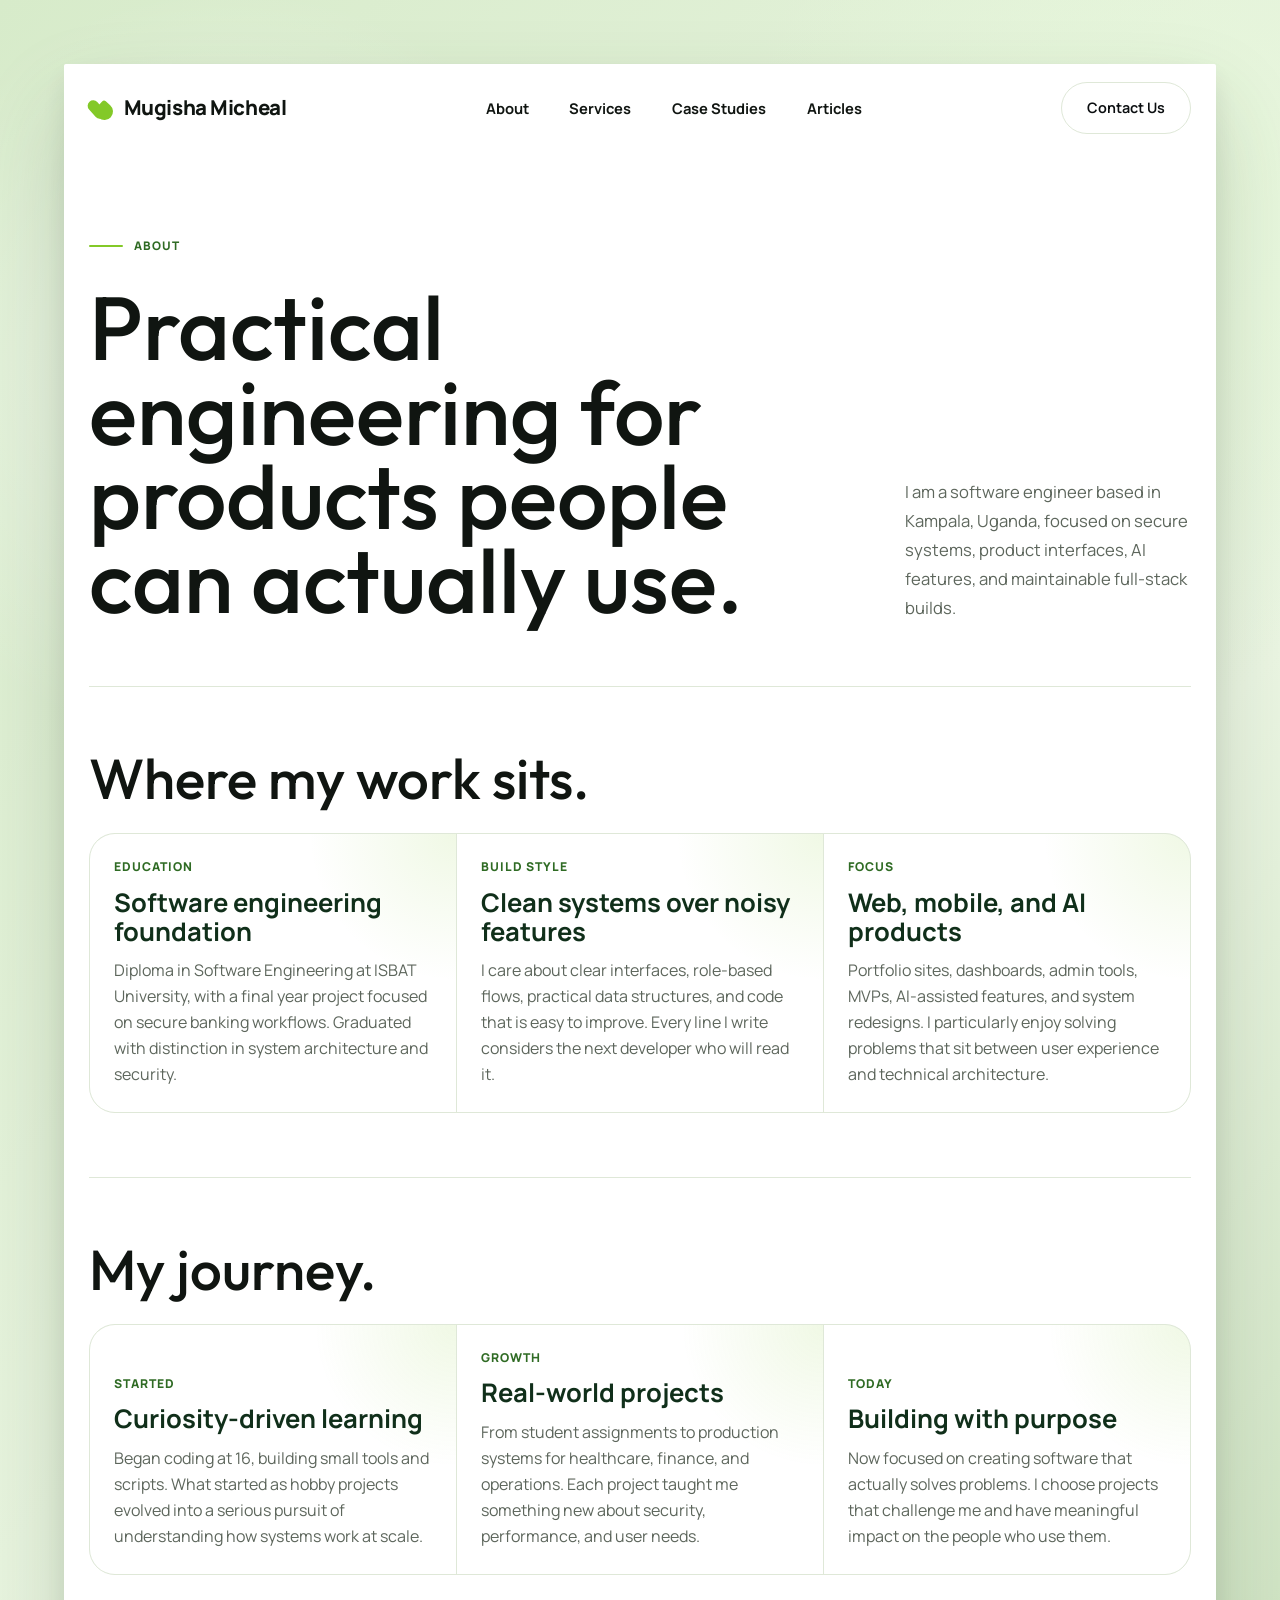
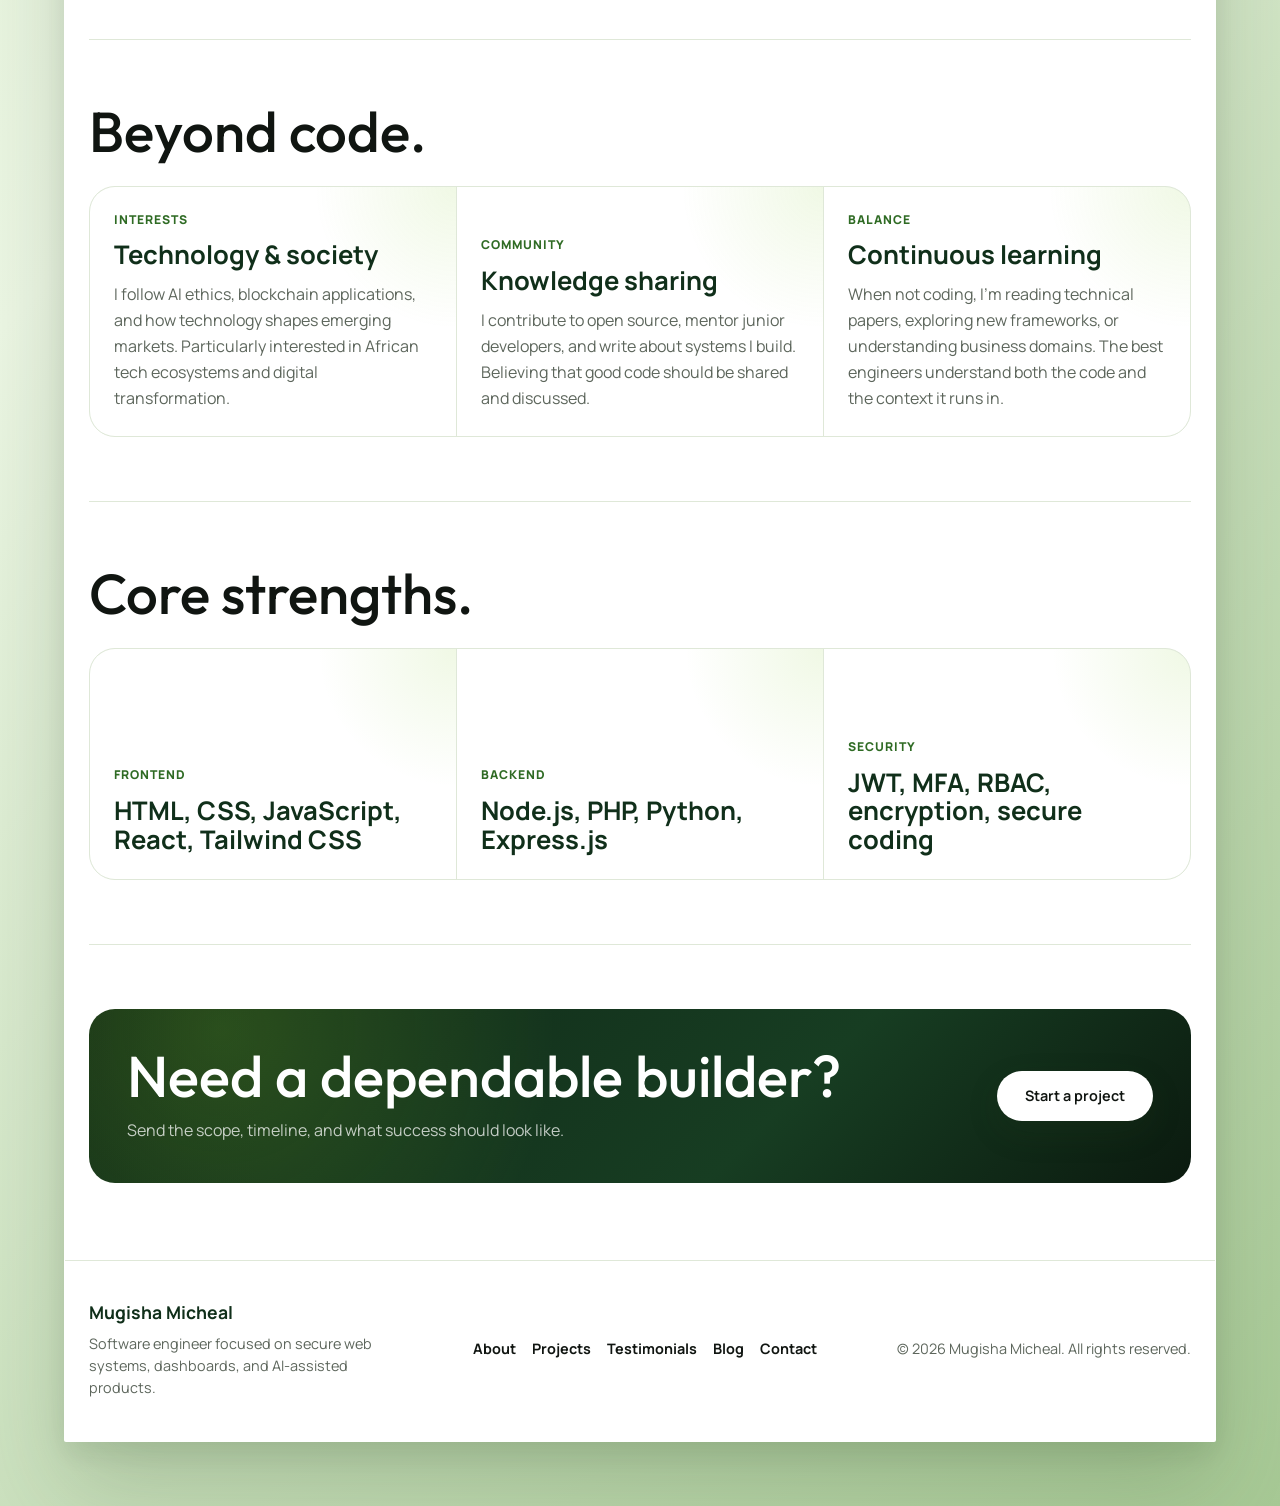
==== commit 82c37cec: "Add comprehensive personal content across all portfolio pages" ====
--- a/about.html
+++ b/about.html
@@ -5,9 +5,17 @@
   <meta name="viewport" content="width=device-width, initial-scale=1.0" />
   <title>About Mugisha Micheal</title>
   <meta name="description" content="About Mugisha Micheal, a software engineer building secure web systems, dashboards, and AI-assisted products." />
+  <meta name="theme-color" content="#102817" />
+  <meta name="application-name" content="Mugisha Micheal" />
+  <meta name="apple-mobile-web-app-capable" content="yes" />
+  <meta name="apple-mobile-web-app-title" content="Mugisha Micheal" />
+  <meta name="apple-mobile-web-app-status-bar-style" content="black-translucent" />
   <link rel="preconnect" href="https://fonts.googleapis.com">
   <link rel="preconnect" href="https://fonts.gstatic.com" crossorigin>
   <link href="https://fonts.googleapis.com/css2?family=Manrope:wght@400;500;600;700;800&family=Outfit:wght@500;600;700&display=swap" rel="stylesheet">
+  <link rel="manifest" href="manifest.webmanifest" />
+  <link rel="icon" type="image/png" sizes="192x192" href="assets/icons/icon-192.png" />
+  <link rel="apple-touch-icon" href="assets/icons/apple-touch-icon.png" />
   <link rel="stylesheet" href="assets/css/style.css" />
 </head>
 <body>
@@ -41,9 +49,27 @@
         <section class="page-section">
           <h2>Where my work sits.</h2>
           <div class="page-grid">
-            <article class="page-card"><span>Education</span><h3>Software engineering foundation</h3><p>Diploma in Software Engineering at ISBAT University, with a final year project focused on secure banking workflows.</p></article>
-            <article class="page-card"><span>Build style</span><h3>Clean systems over noisy features</h3><p>I care about clear interfaces, role-based flows, practical data structures, and code that is easy to improve.</p></article>
-            <article class="page-card"><span>Focus</span><h3>Web, mobile, and AI products</h3><p>Portfolio sites, dashboards, admin tools, MVPs, AI-assisted features, and system redesigns.</p></article>
+            <article class="page-card"><span>Education</span><h3>Software engineering foundation</h3><p>Diploma in Software Engineering at ISBAT University, with a final year project focused on secure banking workflows. Graduated with distinction in system architecture and security.</p></article>
+            <article class="page-card"><span>Build style</span><h3>Clean systems over noisy features</h3><p>I care about clear interfaces, role-based flows, practical data structures, and code that is easy to improve. Every line I write considers the next developer who will read it.</p></article>
+            <article class="page-card"><span>Focus</span><h3>Web, mobile, and AI products</h3><p>Portfolio sites, dashboards, admin tools, MVPs, AI-assisted features, and system redesigns. I particularly enjoy solving problems that sit between user experience and technical architecture.</p></article>
+          </div>
+        </section>
+
+        <section class="page-section">
+          <h2>My journey.</h2>
+          <div class="page-grid">
+            <article class="page-card"><span>Started</span><h3>Curiosity-driven learning</h3><p>Began coding at 16, building small tools and scripts. What started as hobby projects evolved into a serious pursuit of understanding how systems work at scale.</p></article>
+            <article class="page-card"><span>Growth</span><h3>Real-world projects</h3><p>From student assignments to production systems for healthcare, finance, and operations. Each project taught me something new about security, performance, and user needs.</p></article>
+            <article class="page-card"><span>Today</span><h3>Building with purpose</h3><p>Now focused on creating software that actually solves problems. I choose projects that challenge me and have meaningful impact on the people who use them.</p></article>
+          </div>
+        </section>
+
+        <section class="page-section">
+          <h2>Beyond code.</h2>
+          <div class="page-grid">
+            <article class="page-card"><span>Interests</span><h3>Technology & society</h3><p>I follow AI ethics, blockchain applications, and how technology shapes emerging markets. Particularly interested in African tech ecosystems and digital transformation.</p></article>
+            <article class="page-card"><span>Community</span><h3>Knowledge sharing</h3><p>I contribute to open source, mentor junior developers, and write about systems I build. Believing that good code should be shared and discussed.</p></article>
+            <article class="page-card"><span>Balance</span><h3>Continuous learning</h3><p>When not coding, I'm reading technical papers, exploring new frameworks, or understanding business domains. The best engineers understand both the code and the context it runs in.</p></article>
           </div>
         </section>
 
--- a/assets/css/style.css
+++ b/assets/css/style.css
@@ -853,6 +853,7 @@
    8. SERVICES
    ===================================================================== */
 .services-section {
+  position: relative;
   max-width: var(--container-max);
   margin-inline: auto;
   padding: clamp(3rem, 6vw, 6rem) var(--space-3) clamp(3.5rem, 7vw, 7rem);
@@ -866,24 +867,36 @@
 .services-shell {
   position: relative;
   display: grid;
-  grid-template-columns: minmax(280px, 0.72fr) minmax(0, 1fr);
-  gap: clamp(2rem, 4vw, 4rem);
+  grid-template-columns: minmax(280px, 0.5fr) minmax(0, 1fr);
+  gap: clamp(1.2rem, 3vw, 3rem);
   overflow: hidden;
   border-radius: var(--radius-panel);
-  padding: clamp(1.5rem, 4vw, 3.5rem);
+  padding: clamp(1.25rem, 3.6vw, 3.4rem);
   background:
-    radial-gradient(circle at 8% 12%, rgba(130, 212, 20, 0.26), transparent 28%),
-    radial-gradient(circle at 92% 84%, rgba(130, 212, 20, 0.18), transparent 30%),
-    linear-gradient(135deg, #102817 0%, #173d22 56%, #0d1d11 100%);
+    linear-gradient(115deg, rgba(131, 201, 40, 0.18), transparent 34%),
+    linear-gradient(155deg, #08140c 0%, #102817 48%, #173d22 100%);
   color: #ffffff;
+  box-shadow:
+    inset 0 1px 0 rgba(255, 255, 255, 0.12),
+    0 28px 70px rgba(16, 47, 26, 0.18);
 }
 .services-shell::before {
   content: '';
   position: absolute;
   inset: 0;
   background:
-    repeating-linear-gradient(-35deg, rgba(255, 255, 255, 0.06) 0 2px, transparent 2px 38px),
-    linear-gradient(90deg, transparent, rgba(255, 255, 255, 0.05));
+    linear-gradient(90deg, rgba(255, 255, 255, 0.08), transparent 42%),
+    repeating-linear-gradient(90deg, rgba(255, 255, 255, 0.045) 0 1px, transparent 1px 72px),
+    repeating-linear-gradient(0deg, rgba(255, 255, 255, 0.035) 0 1px, transparent 1px 72px);
+  opacity: 0.72;
+  pointer-events: none;
+}
+.services-shell::after {
+  content: '';
+  position: absolute;
+  inset: 1rem;
+  border: 1px solid rgba(255, 255, 255, 0.1);
+  border-radius: calc(var(--radius-panel) - 8px);
   pointer-events: none;
 }
 .services-intro,
@@ -895,119 +908,271 @@
   display: flex;
   flex-direction: column;
   align-items: flex-start;
-  min-height: 620px;
+  min-height: 650px;
+  padding-right: clamp(0rem, 2vw, 1.4rem);
 }
 .services-intro h2 {
-  max-width: 580px;
+  max-width: 640px;
   font-family: var(--font-display);
-  font-size: clamp(2.35rem, 4.8vw, 4.8rem);
+  font-size: clamp(2.45rem, 4.8vw, 5rem);
   font-weight: 500;
-  line-height: 1.02;
+  line-height: 0.99;
   letter-spacing: 0;
+  text-wrap: balance;
 }
 .services-intro p {
-  max-width: 48ch;
+  max-width: 54ch;
   margin-top: 1.35rem;
-  color: rgba(255, 255, 255, 0.74);
+  color: rgba(255, 255, 255, 0.76);
   font-size: 1rem;
   line-height: 1.72;
 }
 .btn-service {
-  margin-top: auto;
+  margin-top: 1.6rem;
   background: var(--color-accent);
   color: var(--color-green-900);
+  box-shadow: 0 16px 40px rgba(131, 201, 40, 0.24);
 }
 .btn-service:hover {
   background: #ffffff;
 }
+.services-proof {
+  width: 100%;
+  display: grid;
+  grid-template-columns: repeat(2, minmax(0, 1fr));
+  gap: 0.75rem;
+  margin-top: auto;
+  padding-top: clamp(2rem, 4vw, 4rem);
+}
+.services-proof div {
+  min-height: 106px;
+  display: flex;
+  flex-direction: column;
+  justify-content: flex-end;
+  padding: 1rem;
+  border: 1px solid rgba(255, 255, 255, 0.14);
+  border-radius: 18px;
+  background: rgba(255, 255, 255, 0.08);
+  box-shadow: inset 0 1px 0 rgba(255, 255, 255, 0.08);
+  -webkit-backdrop-filter: blur(12px);
+  backdrop-filter: blur(12px);
+}
+.services-proof strong {
+  display: block;
+  color: #ffffff;
+  font-family: var(--font-display);
+  font-size: clamp(1.6rem, 2.8vw, 2.6rem);
+  line-height: 0.95;
+  font-weight: 600;
+  font-variant-numeric: tabular-nums;
+}
+.services-proof span {
+  display: block;
+  margin-top: 0.45rem;
+  color: rgba(255, 255, 255, 0.65);
+  font-size: 0.82rem;
+  font-weight: 700;
+  line-height: 1.35;
+}
 .services-list {
   display: grid;
-  gap: 0.8rem;
-  align-content: center;
+  grid-template-columns: repeat(5, minmax(0, 1fr));
+  gap: 0.9rem;
+  align-content: stretch;
 }
 .service-item {
-  display: grid;
-  grid-template-columns: 54px minmax(0, 1fr) 52px;
-  gap: 1.1rem;
-  align-items: center;
-  min-height: 136px;
-  padding: 1.2rem;
-  border: 1px solid rgba(255, 255, 255, 0.13);
-  border-radius: var(--radius-card);
-  background: rgba(255, 255, 255, 0.075);
-  -webkit-backdrop-filter: blur(10px);
-  backdrop-filter: blur(10px);
-  transition: transform 0.25s var(--ease-out), background 0.25s var(--ease-out), border-color 0.25s var(--ease-out);
+  grid-column: span 3;
+  position: relative;
+  min-height: 292px;
+  display: flex;
+  flex-direction: column;
+  justify-content: space-between;
+  overflow: hidden;
+  padding: clamp(1rem, 1.8vw, 1.45rem);
+  border: 1px solid rgba(255, 255, 255, 0.14);
+  border-radius: 22px;
+  background:
+    linear-gradient(160deg, rgba(255, 255, 255, 0.14), rgba(255, 255, 255, 0.055)),
+    rgba(255, 255, 255, 0.045);
+  box-shadow:
+    inset 0 1px 0 rgba(255, 255, 255, 0.1),
+    0 18px 48px rgba(0, 0, 0, 0.14);
+  -webkit-backdrop-filter: blur(12px);
+  backdrop-filter: blur(12px);
+  transition:
+    transform 0.28s var(--ease-out),
+    background 0.28s var(--ease-out),
+    border-color 0.28s var(--ease-out),
+    box-shadow 0.28s var(--ease-out);
+}
+.service-item:nth-child(2),
+.service-item:nth-child(3) {
+  grid-column: span 2;
+}
+.service-item:nth-child(1),
+.service-item:nth-child(4) {
+  min-height: 326px;
+}
+.service-item:nth-child(1) {
+  background:
+    linear-gradient(135deg, rgba(131, 201, 40, 0.22), rgba(255, 255, 255, 0.07)),
+    rgba(255, 255, 255, 0.06);
+}
+.service-item:nth-child(4) {
+  background:
+    linear-gradient(145deg, rgba(255, 255, 255, 0.16), rgba(131, 201, 40, 0.1)),
+    rgba(255, 255, 255, 0.052);
+}
+.service-item::after {
+  content: '';
+  position: absolute;
+  right: -22%;
+  bottom: -36%;
+  width: 70%;
+  height: 60%;
+  border: 1px solid rgba(255, 255, 255, 0.08);
+  border-radius: 999px;
+  transform: rotate(-18deg);
+  pointer-events: none;
 }
 .service-item:hover {
-  transform: translateY(-3px);
-  border-color: rgba(130, 212, 20, 0.45);
-  background: rgba(255, 255, 255, 0.115);
+  transform: translateY(-6px);
+  border-color: rgba(131, 201, 40, 0.52);
+  background:
+    linear-gradient(160deg, rgba(255, 255, 255, 0.18), rgba(131, 201, 40, 0.08)),
+    rgba(255, 255, 255, 0.075);
+  box-shadow:
+    inset 0 1px 0 rgba(255, 255, 255, 0.12),
+    0 26px 62px rgba(0, 0, 0, 0.22);
 }
 .service-item:has(a:focus-visible) {
-  border-color: rgba(130, 212, 20, 0.5);
+  border-color: rgba(131, 201, 40, 0.62);
+}
+.service-card-head {
+  display: flex;
+  align-items: flex-start;
+  justify-content: space-between;
+  gap: 1rem;
 }
 .service-index {
-  width: 42px;
-  height: 42px;
+  min-width: 44px;
+  height: 34px;
   display: flex;
   align-items: center;
   justify-content: center;
-  border-radius: 50%;
-  background: rgba(130, 212, 20, 0.13);
+  padding-inline: 0.75rem;
+  border: 1px solid rgba(131, 201, 40, 0.24);
+  border-radius: 10px;
+  background: rgba(131, 201, 40, 0.12);
   color: var(--color-accent);
   font-size: 0.78rem;
   font-weight: 800;
   letter-spacing: 0.06em;
 }
+.service-icon {
+  width: 52px;
+  height: 52px;
+  display: flex;
+  align-items: center;
+  justify-content: center;
+  border: 1px solid rgba(255, 255, 255, 0.14);
+  border-radius: 16px;
+  background: rgba(255, 255, 255, 0.1);
+  color: rgba(255, 255, 255, 0.92);
+  font-family: var(--font-display);
+  font-size: 1rem;
+  font-weight: 650;
+  letter-spacing: 0.04em;
+}
+.service-content {
+  padding-top: clamp(2rem, 4vw, 4.2rem);
+  padding-right: 3rem;
+}
 .service-item h3 {
-  margin-bottom: 0.45rem;
-  font-size: clamp(1.2rem, 1.8vw, 1.55rem);
-  line-height: 1.15;
+  margin-bottom: 0.55rem;
+  color: #ffffff;
+  font-family: var(--font-display);
+  font-size: clamp(1.35rem, 2vw, 1.95rem);
+  line-height: 1.05;
   font-weight: 650;
+  text-wrap: balance;
 }
 .service-item p {
-  max-width: 56ch;
+  max-width: 52ch;
   color: rgba(255, 255, 255, 0.68);
   font-size: 0.95rem;
-  line-height: 1.55;
+  line-height: 1.58;
+}
+.service-tags {
+  display: flex;
+  flex-wrap: wrap;
+  gap: 0.45rem;
+  margin-top: 1rem;
+  padding-right: 1rem;
+}
+.service-tags span {
+  display: inline-flex;
+  align-items: center;
+  min-height: 30px;
+  padding: 0.42rem 0.62rem;
+  border: 1px solid rgba(255, 255, 255, 0.12);
+  border-radius: 8px;
+  background: rgba(255, 255, 255, 0.075);
+  color: rgba(255, 255, 255, 0.78);
+  font-size: 0.73rem;
+  font-weight: 800;
 }
 .service-item a {
+  position: absolute;
+  right: 1.15rem;
+  bottom: 1.15rem;
   width: 46px;
   height: 46px;
   display: flex;
   align-items: center;
   justify-content: center;
   border-radius: 50%;
-  background: #ffffff;
+  border: 1px solid rgba(255, 255, 255, 0.18);
+  background: rgba(255, 255, 255, 0.92);
   color: var(--color-green-900);
   font-size: 1.45rem;
   line-height: 1;
-  transition: transform 0.25s var(--ease-out), background 0.25s var(--ease-out);
+  transition:
+    transform 0.25s var(--ease-out),
+    background 0.25s var(--ease-out),
+    color 0.25s var(--ease-out);
 }
 .service-item a:hover {
   transform: rotate(90deg);
   background: var(--color-accent);
 }
+.service-item a span {
+  transform: translateY(-1px);
+}
 .services-support {
   display: grid;
-  grid-template-columns: minmax(280px, 0.8fr) minmax(0, 1.2fr);
+  grid-template-columns: minmax(280px, 0.72fr) minmax(0, 1.28fr);
   gap: 1rem;
   margin-top: 1rem;
 }
 .service-note,
 .service-steps {
+  border: 1px solid rgba(16, 47, 26, 0.08);
   border-radius: 24px;
   background:
-    radial-gradient(circle at 100% 0%, rgba(130, 212, 20, 0.14), transparent 32%),
+    linear-gradient(135deg, rgba(131, 201, 40, 0.14), transparent 42%),
     #f7faf3;
+  box-shadow: 0 18px 45px rgba(58, 83, 45, 0.07);
 }
 .service-note {
-  padding: 1.4rem;
+  min-height: 178px;
+  display: flex;
+  flex-direction: column;
+  justify-content: space-between;
+  padding: clamp(1.2rem, 2.4vw, 1.75rem);
 }
 .service-note span {
   display: block;
-  margin-bottom: 0.65rem;
   color: var(--color-green-700);
   font-size: 0.78rem;
   font-weight: 800;
@@ -1016,33 +1181,54 @@
 }
 .service-note strong {
   display: block;
-  max-width: 40ch;
+  max-width: 44ch;
   color: var(--color-green-900);
   font-size: clamp(1.25rem, 2vw, 1.75rem);
   line-height: 1.2;
   font-weight: 650;
+  text-wrap: balance;
 }
 .service-steps {
-  display: flex;
-  align-items: center;
+  counter-reset: service-step;
+  display: grid;
+  grid-template-columns: repeat(5, minmax(0, 1fr));
+  gap: 0.7rem;
+  padding: 0.9rem;
+}
+.service-steps span {
+  position: relative;
+  min-height: 154px;
+  display: flex;
+  flex-direction: column;
+  align-items: flex-start;
   justify-content: space-between;
-  gap: 0.7rem;
-  padding: 1.2rem;
-}
-.service-steps span {
-  flex: 1;
-  min-height: 74px;
-  display: flex;
-  align-items: center;
-  justify-content: center;
-  padding: 0.8rem;
+  gap: 1rem;
+  padding: 1rem;
   border-radius: 18px;
   background: #ffffff;
   color: #344034;
-  font-size: 0.86rem;
-  font-weight: 700;
-  text-align: center;
   box-shadow: 0 14px 35px rgba(58, 83, 45, 0.07);
+}
+.service-steps span::before {
+  counter-increment: service-step;
+  content: counter(service-step, decimal-leading-zero);
+  color: var(--color-green-600);
+  font-size: 0.74rem;
+  font-weight: 900;
+  letter-spacing: 0.08em;
+}
+.service-steps strong {
+  display: block;
+  color: var(--color-green-900);
+  font-size: 0.98rem;
+  line-height: 1.15;
+}
+.service-steps small {
+  display: block;
+  margin-top: 0.25rem;
+  color: var(--color-text-dim);
+  font-size: 0.76rem;
+  line-height: 1.35;
 }
 
 /* =====================================================================
@@ -1388,7 +1574,8 @@
    9B. LOWER PAGE REWORK
    ===================================================================== */
 .work-section {
-  padding-top: clamp(4rem, 8vw, 8rem);
+  position: relative;
+  padding-top: clamp(4.5rem, 8vw, 8rem);
 }
 .work-ledger,
 .article-ledger {
@@ -1412,6 +1599,7 @@
 }
 .work-ledger p,
 .article-ledger p {
+  max-width: 58ch;
   color: var(--color-text-dim);
   font-size: 1rem;
   line-height: 1.75;
@@ -1419,29 +1607,57 @@
 .case-study-card {
   position: relative;
   display: grid;
-  grid-template-columns: minmax(0, 1fr) minmax(280px, 0.44fr);
-  gap: clamp(1.5rem, 4vw, 4rem);
+  grid-template-columns: minmax(0, 0.78fr) minmax(380px, 0.92fr);
+  gap: clamp(1.2rem, 3vw, 3rem);
   overflow: hidden;
-  padding: clamp(1.5rem, 4vw, 3.4rem);
-  border-radius: var(--radius-panel);
+  min-height: 560px;
+  padding: clamp(1rem, 1.7vw, 1.35rem);
+  border: 1px solid rgba(16, 47, 26, 0.1);
+  border-radius: 30px;
   background:
-    radial-gradient(circle at 15% 8%, rgba(131, 201, 40, 0.22), transparent 30%),
-    linear-gradient(135deg, #0f2615 0%, #16381f 58%, #09170d 100%);
+    linear-gradient(135deg, rgba(131, 201, 40, 0.16), transparent 44%),
+    #edf6e8;
   color: #ffffff;
+  box-shadow:
+    inset 0 1px 0 rgba(255, 255, 255, 0.82),
+    0 30px 80px rgba(43, 73, 36, 0.13);
+}
+.case-study-card::before {
+  content: '';
+  position: absolute;
+  inset: clamp(1rem, 1.7vw, 1.35rem);
+  border-radius: 22px;
+  background:
+    linear-gradient(90deg, rgba(255, 255, 255, 0.08), transparent 46%),
+    linear-gradient(145deg, #07140b 0%, #102817 55%, #173d22 100%);
+  box-shadow: inset 0 1px 0 rgba(255, 255, 255, 0.1);
+  pointer-events: none;
 }
 .case-study-card::after {
   content: '';
   position: absolute;
-  inset: auto -8% -35% 42%;
-  height: 68%;
+  right: -10%;
+  bottom: -24%;
+  width: 48%;
+  height: 58%;
   border-radius: 999px;
   background: rgba(131, 201, 40, 0.18);
-  filter: blur(34px);
+  filter: blur(30px);
+  pointer-events: none;
 }
 .case-study-copy,
+.case-study-panel,
 .case-study-spec {
   position: relative;
   z-index: 1;
+}
+.case-study-copy {
+  display: flex;
+  flex-direction: column;
+  align-items: flex-start;
+  justify-content: space-between;
+  min-height: 100%;
+  padding: clamp(1.2rem, 3vw, 2.5rem);
 }
 .case-study-copy span,
 .case-study-spec span,
@@ -1455,61 +1671,496 @@
   text-transform: uppercase;
 }
 .case-study-copy h3 {
-  max-width: 760px;
-  margin-top: 1.35rem;
+  max-width: 13ch;
+  margin-top: 1.2rem;
   font-family: var(--font-display);
-  font-size: clamp(2.4rem, 5.5vw, 5.6rem);
+  font-size: clamp(2.7rem, 5vw, 5.4rem);
   line-height: 0.94;
   font-weight: 500;
+  text-wrap: balance;
 }
 .case-study-copy p {
-  max-width: 62ch;
-  margin-top: 1.2rem;
+  max-width: 54ch;
+  margin-top: 1.15rem;
   color: rgba(255, 255, 255, 0.76);
   font-size: 1rem;
-  line-height: 1.72;
+  line-height: 1.68;
+}
+.case-study-actions {
+  display: flex;
+  flex-wrap: wrap;
+  gap: 0.8rem;
+  align-items: center;
+  margin-top: 1.7rem;
+}
+.btn-case-study {
+  background: #ffffff;
+  color: var(--color-green-900);
+}
+.btn-case-study:hover {
+  background: var(--color-accent);
+}
+.case-study-link {
+  display: inline-flex;
+  align-items: center;
+  min-height: 46px;
+  color: rgba(255, 255, 255, 0.82);
+  font-size: 0.9rem;
+  font-weight: 800;
+  transition: color 0.22s var(--ease-out), transform 0.22s var(--ease-out);
+}
+.case-study-link::after {
+  content: '+';
+  margin-left: 0.55rem;
+  color: var(--color-accent);
+  font-size: 1.1rem;
+  line-height: 1;
+}
+.case-study-link:hover {
+  color: #ffffff;
+  transform: translateX(3px);
+}
+.case-study-stats {
+  width: min(100%, 560px);
+  display: grid;
+  grid-template-columns: repeat(3, minmax(0, 1fr));
+  gap: 0.65rem;
+  margin-top: clamp(2rem, 4vw, 3.6rem);
+}
+.case-study-stats div {
+  min-height: 96px;
+  display: flex;
+  flex-direction: column;
+  justify-content: flex-end;
+  padding: 0.9rem;
+  border: 1px solid rgba(255, 255, 255, 0.13);
+  border-radius: 16px;
+  background: rgba(255, 255, 255, 0.075);
+}
+.case-study-stats strong {
+  color: #ffffff;
+  font-family: var(--font-display);
+  font-size: clamp(1.5rem, 2.8vw, 2.4rem);
+  line-height: 0.95;
+  font-weight: 650;
+  font-variant-numeric: tabular-nums;
+}
+.case-study-stats span {
+  margin-top: 0.35rem;
+  color: rgba(255, 255, 255, 0.62);
+  font-size: 0.78rem;
+  font-weight: 800;
+}
+.case-study-panel {
+  align-self: stretch;
+  display: grid;
+  grid-template-rows: minmax(0, 1fr) auto;
+  gap: 0.9rem;
+  padding: clamp(0.9rem, 1.6vw, 1.15rem);
+}
+.case-study-screen {
+  position: relative;
+  min-height: 390px;
+  overflow: hidden;
+  display: grid;
+  grid-template-rows: auto minmax(0, 1fr) auto;
+  gap: 0.95rem;
+  padding: 0.7rem;
+  border: 1px solid rgba(255, 255, 255, 0.14);
+  border-radius: 26px;
+  background:
+    radial-gradient(circle at 86% 16%, rgba(131, 201, 40, 0.2), transparent 34%),
+    #f8fbf4;
+  box-shadow:
+    inset 0 1px 0 rgba(255, 255, 255, 0.78),
+    0 24px 54px rgba(0, 0, 0, 0.16);
+}
+.case-study-screen::before {
+  content: '';
+  position: absolute;
+  right: -10%;
+  bottom: -32%;
+  width: 58%;
+  aspect-ratio: 1;
+  border: 1px solid rgba(16, 47, 26, 0.08);
+  border-radius: 999px;
+}
+.case-study-screen::after {
+  content: '';
+  position: absolute;
+  inset: 0;
+  background-image:
+    linear-gradient(rgba(16, 47, 26, 0.045) 1px, transparent 1px),
+    linear-gradient(90deg, rgba(16, 47, 26, 0.04) 1px, transparent 1px);
+  background-size: 42px 42px;
+  pointer-events: none;
+}
+.screen-chrome {
+  position: relative;
+  z-index: 1;
+  display: flex;
+  align-items: center;
+  gap: 0.38rem;
+  min-height: 34px;
+  padding-inline: 0.75rem;
+  border: 1px solid rgba(16, 47, 26, 0.08);
+  border-radius: 18px;
+  background: rgba(255, 255, 255, 0.76);
+  color: rgba(16, 47, 26, 0.5);
+  font-size: 0.72rem;
+  font-weight: 850;
+}
+.screen-chrome span {
+  width: 8px;
+  height: 8px;
+  border-radius: 50%;
+  background: #83c928;
+}
+.screen-chrome span:nth-child(2) {
+  background: #d8e7cf;
+}
+.screen-chrome span:nth-child(3) {
+  background: #b7d4a8;
+}
+.screen-chrome strong {
+  margin-left: 0.5rem;
+}
+.screen-workspace {
+  position: relative;
+  z-index: 1;
+  display: grid;
+  grid-template-columns: 82px minmax(0, 1fr);
+  gap: 0.7rem;
+  min-height: 0;
+}
+.screen-sidebar {
+  display: grid;
+  align-content: start;
+  gap: 0.55rem;
+  padding: 0.65rem;
+  border: 1px solid rgba(16, 47, 26, 0.08);
+  border-radius: 20px;
+  background: #102817;
+}
+.screen-sidebar span {
+  height: 42px;
+  border-radius: 13px;
+  background: rgba(255, 255, 255, 0.1);
+}
+.screen-sidebar span:first-child {
+  background: var(--color-accent);
+}
+.screen-main {
+  display: grid;
+  gap: 0.75rem;
+  min-width: 0;
+  padding: clamp(0.75rem, 1.5vw, 1rem);
+  border: 1px solid rgba(16, 47, 26, 0.08);
+  border-radius: 22px;
+  background: #ffffff;
+}
+.screen-topline,
+.screen-balance,
+.screen-chart,
+.screen-table,
+.screen-status {
+  position: relative;
+  z-index: 1;
+}
+.screen-topline {
+  display: flex;
+  justify-content: space-between;
+  gap: 1rem;
+  color: rgba(16, 47, 26, 0.56);
+  font-size: 0.72rem;
+  font-weight: 800;
+  letter-spacing: 0.08em;
+  text-transform: uppercase;
+}
+.screen-topline strong {
+  color: var(--color-green-700);
+}
+.screen-balance {
+  display: grid;
+  padding: 1rem;
+  border-radius: 18px;
+  background:
+    linear-gradient(135deg, rgba(131, 201, 40, 0.18), transparent 60%),
+    #f3f9ee;
+}
+.screen-balance span {
+  display: block;
+  color: rgba(16, 47, 26, 0.55);
+  font-size: 0.74rem;
+  font-weight: 800;
+  letter-spacing: 0.08em;
+  text-transform: uppercase;
+}
+.screen-balance strong {
+  display: block;
+  margin-top: 0.4rem;
+  color: var(--color-green-900);
+  font-family: var(--font-display);
+  font-size: clamp(2.3rem, 4vw, 4rem);
+  line-height: 0.92;
+  font-weight: 600;
+  font-variant-numeric: tabular-nums;
+}
+.screen-chart {
+  min-height: 106px;
+  display: flex;
+  align-items: end;
+  gap: 0.55rem;
+  padding: 0.75rem;
+  border: 1px solid rgba(16, 47, 26, 0.07);
+  border-radius: 18px;
+  background: #f9fcf6;
+}
+.screen-chart span {
+  flex: 1;
+  min-height: 32%;
+  border-radius: 12px 12px 5px 5px;
+  background: rgba(16, 47, 26, 0.14);
+}
+.screen-chart span:nth-child(2) { min-height: 54%; }
+.screen-chart span:nth-child(3) { min-height: 78%; background: var(--color-accent); }
+.screen-chart span:nth-child(4) { min-height: 46%; }
+.screen-chart span:nth-child(5) { min-height: 68%; }
+.screen-table {
+  display: grid;
+  gap: 0.45rem;
+}
+.screen-table span {
+  height: 12px;
+  border-radius: 999px;
+  background: linear-gradient(90deg, rgba(16, 47, 26, 0.18), rgba(16, 47, 26, 0.04));
+}
+.screen-table span:nth-child(2) {
+  width: 84%;
+}
+.screen-table span:nth-child(3) {
+  width: 64%;
+}
+.screen-status {
+  display: flex;
+  flex-wrap: wrap;
+  gap: 0.45rem;
+}
+.screen-status span {
+  display: inline-flex;
+  align-items: center;
+  min-height: 30px;
+  padding: 0.42rem 0.64rem;
+  border: 1px solid rgba(16, 47, 26, 0.08);
+  border-radius: 999px;
+  background: rgba(255, 255, 255, 0.72);
+  color: var(--color-green-800);
+  font-size: 0.74rem;
+  font-weight: 800;
 }
 .case-study-spec {
-  align-self: end;
-  display: grid;
-  border-top: 1px solid rgba(255, 255, 255, 0.16);
+  display: grid;
+  gap: 1px;
+  overflow: hidden;
+  border: 1px solid rgba(255, 255, 255, 0.13);
+  border-radius: 22px;
+  background: rgba(255, 255, 255, 0.12);
 }
 .case-study-spec div {
-  padding: 1.05rem 0;
-  border-bottom: 1px solid rgba(255, 255, 255, 0.16);
+  padding: 1rem;
+  background: rgba(7, 20, 11, 0.44);
 }
 .case-study-spec strong {
   display: block;
   margin-top: 0.35rem;
   color: rgba(255, 255, 255, 0.9);
-  font-size: 0.98rem;
+  font-size: 0.94rem;
   line-height: 1.4;
 }
 .project-list {
-  margin-top: 1.4rem;
-  border-top: 1px solid var(--color-border);
+  display: grid;
+  grid-template-columns: repeat(12, minmax(0, 1fr));
+  gap: 0.9rem;
+  margin-top: 1.15rem;
 }
 .project-list article {
-  display: grid;
-  grid-template-columns: 130px minmax(220px, 0.42fr) minmax(260px, 1fr) minmax(220px, 0.44fr);
-  gap: 1.4rem;
-  align-items: baseline;
-  padding: 1.35rem 0;
-  border-bottom: 1px solid var(--color-border);
+  position: relative;
+  grid-column: span 4;
+  min-height: 390px;
+  display: flex;
+  flex-direction: column;
+  justify-content: space-between;
+  gap: 1rem;
+  overflow: hidden;
+  padding: 0.85rem;
+  border: 1px solid rgba(16, 47, 26, 0.08);
+  border-radius: 26px;
+  background:
+    linear-gradient(135deg, rgba(131, 201, 40, 0.1), transparent 44%),
+    #eff7eb;
+  box-shadow: 0 18px 45px rgba(58, 83, 45, 0.07);
+  transition:
+    transform 0.28s var(--ease-out),
+    border-color 0.28s var(--ease-out),
+    box-shadow 0.28s var(--ease-out),
+    background 0.28s var(--ease-out);
+}
+.project-list article:nth-child(1),
+.project-list article:nth-child(2) {
+  grid-column: span 6;
+  min-height: 430px;
+}
+.project-list article::after {
+  content: '';
+  position: absolute;
+  right: -24%;
+  bottom: -35%;
+  width: 72%;
+  height: 58%;
+  border: 1px solid rgba(16, 47, 26, 0.07);
+  border-radius: 999px;
+  pointer-events: none;
+}
+.project-list article:hover {
+  transform: translateY(-5px);
+  border-color: rgba(131, 201, 40, 0.32);
+  background:
+    linear-gradient(135deg, rgba(131, 201, 40, 0.16), transparent 44%),
+    #ffffff;
+  box-shadow: 0 26px 62px rgba(58, 83, 45, 0.12);
 }
 .project-list h3 {
+  max-width: 16ch;
+  margin-top: 0.3rem;
   color: var(--color-green-900);
-  font-size: clamp(1.25rem, 2vw, 1.7rem);
-  line-height: 1.1;
+  font-family: var(--font-display);
+  font-size: clamp(1.35rem, 2.1vw, 2.1rem);
+  line-height: 1.05;
+  font-weight: 600;
+  text-wrap: balance;
 }
 .project-list p {
+  max-width: 46ch;
   color: var(--color-text-dim);
   line-height: 1.6;
 }
-.project-list strong {
+.project-meta {
+  display: grid;
+  gap: 0.8rem;
+  margin-top: 0.1rem;
+}
+.project-meta strong {
   color: var(--color-green-700);
   font-size: 0.84rem;
   line-height: 1.45;
+}
+.project-meta a {
+  justify-self: start;
+  display: inline-flex;
+  align-items: center;
+  min-height: 38px;
+  padding: 0.55rem 0.78rem;
+  border: 1px solid rgba(16, 47, 26, 0.1);
+  border-radius: 999px;
+  background: #ffffff;
+  color: var(--color-green-900);
+  font-size: 0.78rem;
+  font-weight: 850;
+  transition: background 0.22s var(--ease-out), color 0.22s var(--ease-out), transform 0.22s var(--ease-out);
+}
+.project-meta a::after {
+  content: '+';
+  margin-left: 0.45rem;
+  color: var(--color-green-600);
+  font-size: 0.95rem;
+  line-height: 1;
+}
+.project-meta a:hover {
+  background: var(--color-green-900);
+  color: #ffffff;
+  transform: translateX(2px);
+}
+.project-thumb {
+  position: relative;
+  min-height: 142px;
+  overflow: hidden;
+  display: grid;
+  gap: 0.55rem;
+  padding: 0.7rem;
+  border: 1px solid rgba(16, 47, 26, 0.08);
+  border-radius: 20px;
+  background:
+    linear-gradient(135deg, rgba(255, 255, 255, 0.82), rgba(255, 255, 255, 0.34)),
+    #ffffff;
+}
+.project-list article:nth-child(1) .project-thumb,
+.project-list article:nth-child(2) .project-thumb {
+  min-height: 178px;
+}
+.project-thumb::before {
+  content: '';
+  position: absolute;
+  inset: 0;
+  background-image:
+    linear-gradient(rgba(16, 47, 26, 0.045) 1px, transparent 1px),
+    linear-gradient(90deg, rgba(16, 47, 26, 0.04) 1px, transparent 1px);
+  background-size: 28px 28px;
+  pointer-events: none;
+}
+.project-thumb::after {
+  content: '';
+  position: absolute;
+  right: -18%;
+  bottom: -36%;
+  width: 62%;
+  aspect-ratio: 1;
+  border-radius: 999px;
+  border: 1px solid rgba(16, 47, 26, 0.08);
+}
+.project-thumb span {
+  position: relative;
+  z-index: 1;
+  display: block;
+  border-radius: 14px;
+}
+.project-thumb span:first-child {
+  width: 34%;
+  height: 34px;
+  background: var(--color-green-900);
+}
+.project-thumb span:nth-child(2) {
+  width: 82%;
+  height: 48px;
+  background: rgba(131, 201, 40, 0.28);
+}
+.project-thumb span:nth-child(3) {
+  width: 58%;
+  height: 22px;
+  background: rgba(16, 47, 26, 0.12);
+}
+.project-thumb--ai span:first-child,
+.project-thumb--data span:first-child {
+  background: #2f6b24;
+}
+.project-thumb--canvas span:nth-child(2),
+.project-thumb--commerce span:nth-child(2) {
+  background: rgba(16, 47, 26, 0.16);
+}
+.project-thumb--security {
+  background:
+    linear-gradient(135deg, rgba(16, 47, 26, 0.92), rgba(47, 107, 36, 0.72)),
+    #102817;
+}
+.project-thumb--security::before,
+.project-thumb--security::after {
+  border-color: rgba(255, 255, 255, 0.12);
+}
+.project-thumb--security span:first-child {
+  background: var(--color-accent);
+}
+.project-thumb--security span:nth-child(2),
+.project-thumb--security span:nth-child(3) {
+  background: rgba(255, 255, 255, 0.14);
 }
 .proof-section {
   padding-top: clamp(2.5rem, 6vw, 5rem);
@@ -2091,15 +2742,32 @@
   }
   .services-intro {
     min-height: 0;
+    padding-right: 0;
   }
   .btn-service {
     margin-top: 1.5rem;
   }
+  .services-proof {
+    max-width: 540px;
+    margin-top: 1.6rem;
+    padding-top: 0;
+  }
+  .services-list {
+    grid-template-columns: 1fr;
+  }
+  .service-item,
+  .service-item:nth-child(1),
+  .service-item:nth-child(2),
+  .service-item:nth-child(3),
+  .service-item:nth-child(4) {
+    grid-column: auto;
+    min-height: 250px;
+  }
   .service-steps {
-    flex-wrap: wrap;
+    grid-template-columns: repeat(2, minmax(0, 1fr));
   }
   .service-steps span {
-    flex-basis: calc(50% - 0.7rem);
+    min-height: 132px;
   }
   .split-head,
   .skills-grid,
@@ -2146,7 +2814,34 @@
   .page-grid {
     grid-template-columns: 1fr;
   }
+  .case-study-card {
+    min-height: 0;
+    grid-template-columns: 1fr;
+  }
+  .case-study-copy {
+    min-height: 0;
+    justify-content: flex-start;
+    padding: 1.3rem;
+  }
+  .case-study-panel {
+    align-self: auto;
+    padding: 0 1.3rem 1.3rem;
+  }
+  .case-study-screen {
+    min-height: 330px;
+  }
+  .case-study-stats {
+    margin-top: 1.5rem;
+  }
+  .project-list {
+    grid-template-columns: repeat(2, minmax(0, 1fr));
+  }
   .project-list article,
+  .project-list article:nth-child(1),
+  .project-list article:nth-child(2) {
+    grid-column: auto;
+    min-height: 280px;
+  }
   .article-list article {
     grid-template-columns: 1fr;
     gap: 0.55rem;
@@ -2198,19 +2893,42 @@
     border-radius: 24px;
     padding: 1.1rem;
   }
+  .services-shell::after {
+    inset: 0.65rem;
+    border-radius: 18px;
+  }
+  .services-intro h2 {
+    font-size: clamp(2.2rem, 11vw, 3.45rem);
+  }
+  .services-proof {
+    grid-template-columns: 1fr;
+  }
   .service-item {
+    min-height: 0;
+    padding: 1rem;
+  }
+  .service-card-head {
+    gap: 0.75rem;
+  }
+  .service-icon {
+    width: 46px;
+    height: 46px;
+  }
+  .service-content {
+    padding-top: 2rem;
+    padding-right: 0;
+  }
+  .service-item a {
+    position: relative;
+    right: auto;
+    bottom: auto;
+    margin-top: 1.2rem;
+  }
+  .service-steps {
     grid-template-columns: 1fr;
-    min-height: 0;
-  }
-  .service-item a {
-    justify-self: start;
-  }
-  .service-steps {
-    display: grid;
-    grid-template-columns: 1fr;
   }
   .service-steps span {
-    min-height: 58px;
+    min-height: 118px;
   }
   .skills-section,
   .work-section,
@@ -2253,6 +2971,57 @@
     border-radius: 24px;
     padding: 1.2rem;
   }
+  .case-study-actions {
+    align-items: flex-start;
+    flex-direction: column;
+  }
+  .case-study-link {
+    min-height: auto;
+  }
+  .case-study-screen {
+    min-height: 320px;
+    border-radius: 20px;
+  }
+  .case-study-stats {
+    grid-template-columns: 1fr;
+  }
+  .case-study-stats div {
+    min-height: 82px;
+  }
+  .screen-workspace {
+    grid-template-columns: 1fr;
+  }
+  .screen-sidebar {
+    display: none;
+  }
+  .screen-main {
+    border-radius: 18px;
+    padding: 0.7rem;
+  }
+  .screen-chart {
+    min-height: 90px;
+  }
+  .screen-balance strong {
+    font-size: clamp(2.2rem, 12vw, 3.4rem);
+  }
+  .case-study-spec {
+    border-radius: 20px;
+  }
+  .project-list {
+    grid-template-columns: 1fr;
+  }
+  .project-list article,
+  .project-list article:nth-child(1),
+  .project-list article:nth-child(2) {
+    min-height: 260px;
+    border-radius: 20px;
+  }
+  .project-thumb,
+  .project-list article:nth-child(1) .project-thumb,
+  .project-list article:nth-child(2) .project-thumb {
+    min-height: 128px;
+    border-radius: 16px;
+  }
   .impact-strip {
     grid-template-columns: 1fr;
   }
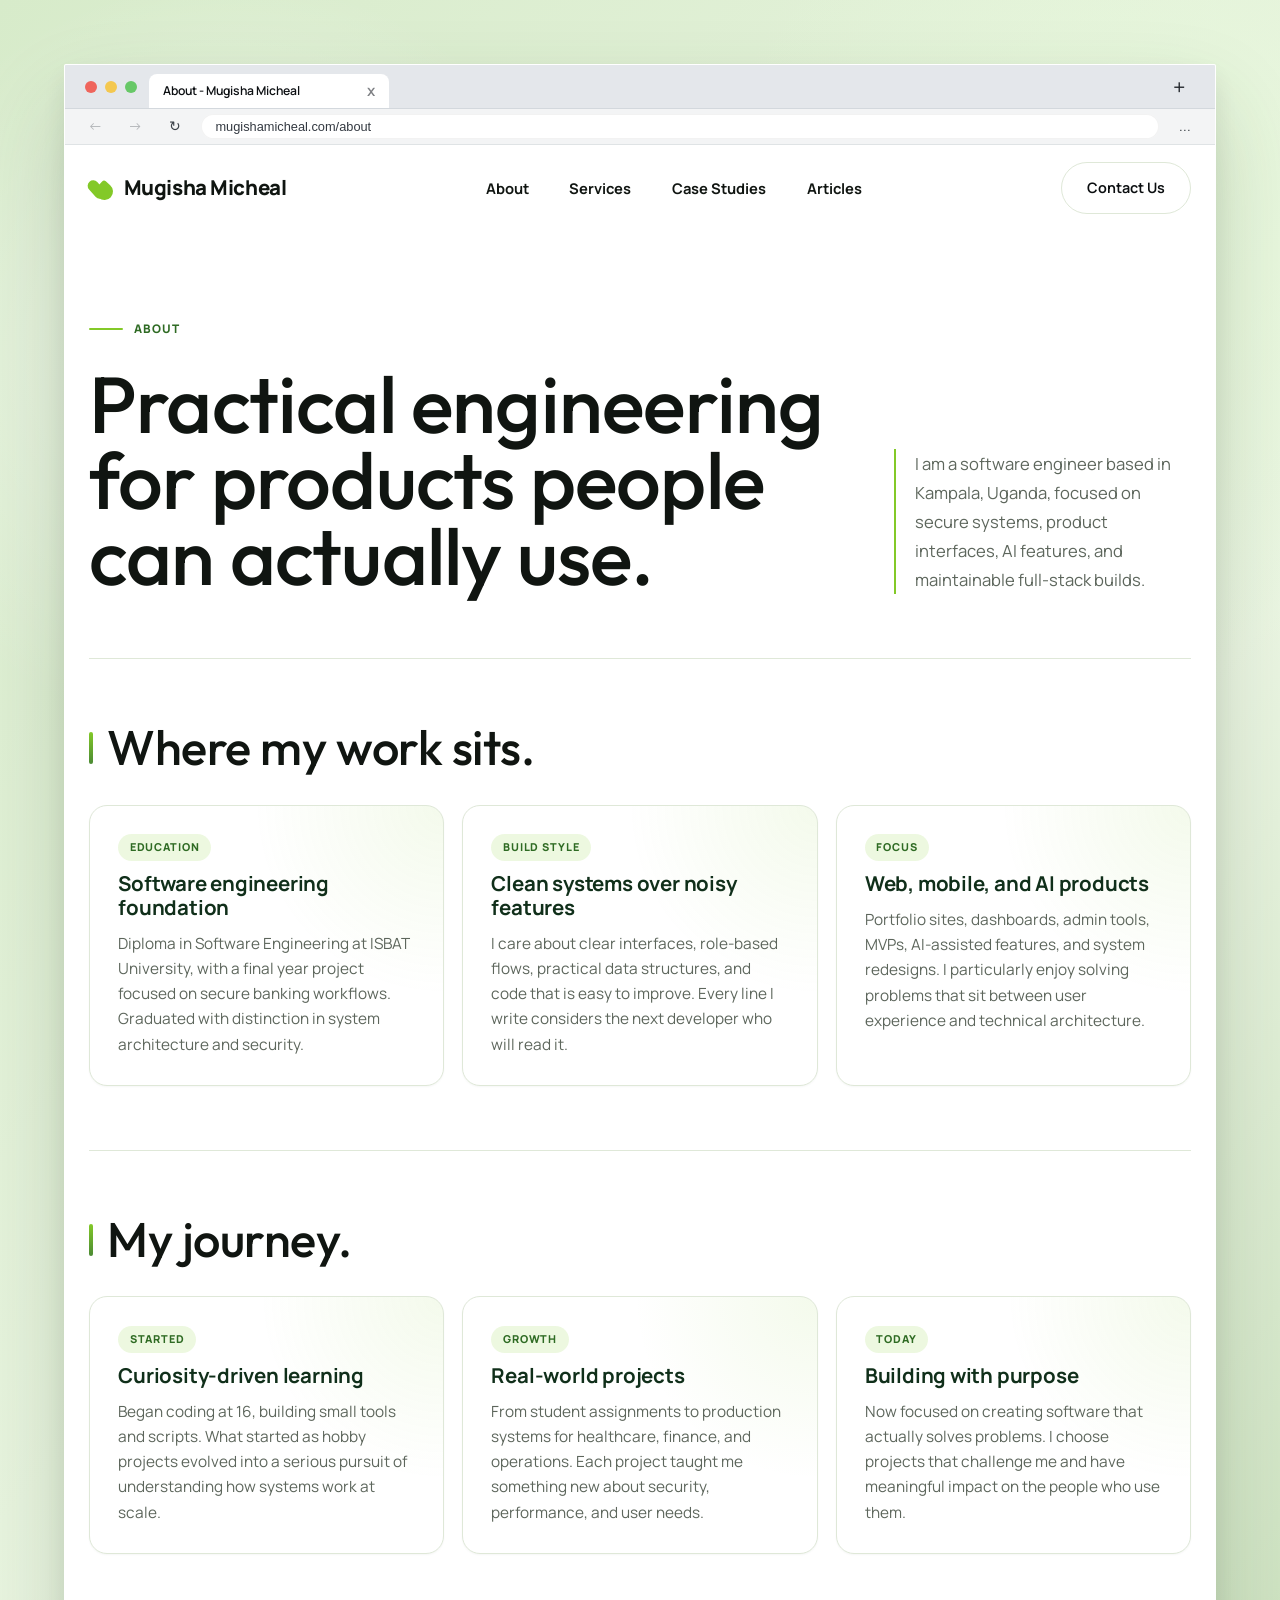
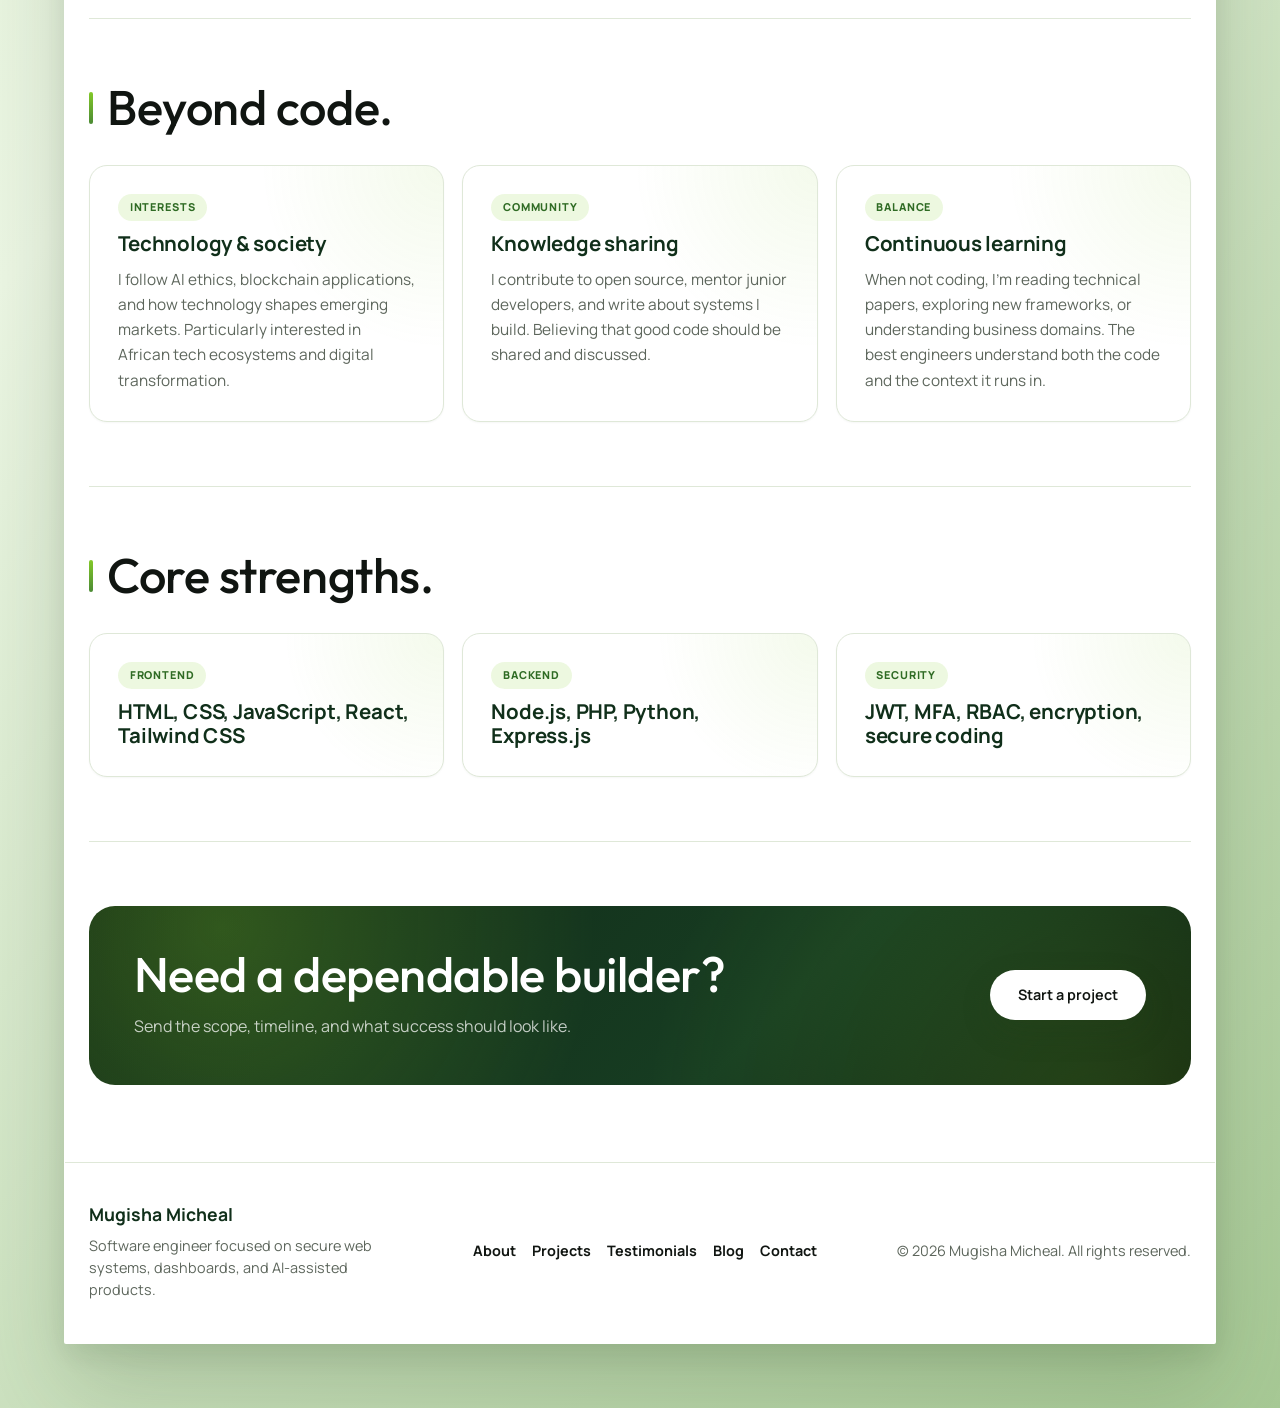
==== commit 1be48b97: "Redesign static subpages for a more polished, human feel Co-Authored-By: Mugisha Michael <micknick16" ====
--- a/about.html
+++ b/about.html
@@ -20,6 +20,30 @@
 </head>
 <body>
   <div class="browser-shell">
+    <div class="browser-chrome" data-browser-chrome>
+      <div class="window-dots" aria-label="Window controls">
+        <button type="button" class="window-dot window-dot-close" data-window-action="close" aria-label="Close active tab"></button>
+        <button type="button" class="window-dot window-dot-minimize" data-window-action="minimize" aria-label="Minimize browser frame"></button>
+        <button type="button" class="window-dot window-dot-maximize" data-window-action="maximize" aria-label="Maximize browser frame"></button>
+      </div>
+      <div class="browser-tabs" data-browser-tabs role="tablist" aria-label="Browser tabs">
+        <button type="button" class="browser-tab is-active" data-tab-id="home" role="tab" aria-selected="true">
+          <span>About - Mugisha Micheal</span>
+          <span class="tab-close" aria-hidden="true">x</span>
+        </button>
+      </div>
+      <button type="button" class="browser-plus" data-new-tab aria-label="Open new tab">+</button>
+    </div>
+    <div class="browser-address">
+      <button type="button" class="browser-control" data-browser-back aria-label="Go back">&larr;</button>
+      <button type="button" class="browser-control" data-browser-forward aria-label="Go forward">&rarr;</button>
+      <button type="button" class="browser-control" data-browser-refresh aria-label="Refresh current tab">&#8635;</button>
+      <form class="address-form" data-address-form role="search">
+        <label class="sr-only" for="browser-address-input">Search or enter website</label>
+        <input id="browser-address-input" class="address-pill" data-address-input type="search" value="mugishamicheal.com/about" autocomplete="off" spellcheck="false" />
+      </form>
+      <button type="button" class="browser-menu" data-browser-menu aria-label="Browser menu">...</button>
+    </div>
     <div class="site-window">
       <header class="site-header">
         <div class="nav-wrap">
--- a/assets/css/style.css
+++ b/assets/css/style.css
@@ -2414,120 +2414,242 @@
 .page-main {
   max-width: var(--container-max);
   margin-inline: auto;
-  padding: clamp(3rem, 6vw, 6rem) var(--space-3);
+  padding: clamp(2.5rem, 5vw, 5rem) var(--space-3) clamp(3rem, 6vw, 6rem);
 }
 .page-hero {
   display: grid;
-  grid-template-columns: minmax(0, 1fr) minmax(280px, 0.38fr);
-  gap: clamp(2rem, 5vw, 5rem);
+  grid-template-columns: minmax(0, 1fr) minmax(280px, 0.4fr);
+  gap: clamp(2rem, 5vw, 4.5rem);
   align-items: end;
-  padding-bottom: clamp(2rem, 5vw, 4rem);
+  padding-block: clamp(0.5rem, 2vw, 1.5rem) clamp(2.5rem, 5vw, 4rem);
   border-bottom: 1px solid var(--color-border);
+}
+.page-hero > div {
+  display: grid;
+  gap: 0.6rem;
 }
 .page-hero h1 {
   max-width: 920px;
-  margin-top: 0.8rem;
   font-family: var(--font-display);
-  font-size: clamp(2.8rem, 7vw, 6.5rem);
+  font-size: clamp(2.6rem, 6.2vw, 5.6rem);
   font-weight: 500;
-  line-height: 0.94;
-  letter-spacing: 0;
+  line-height: 0.96;
+  letter-spacing: -0.01em;
 }
 .page-hero p,
 .page-intro {
   color: var(--color-text-dim);
-  font-size: clamp(1rem, 1.3vw, 1.16rem);
+  font-size: clamp(1rem, 1.3vw, 1.14rem);
   line-height: 1.75;
 }
+.page-hero p {
+  padding-left: 1.15rem;
+  border-left: 2px solid var(--color-accent);
+}
 .page-section {
-  padding-block: clamp(2.5rem, 5vw, 5rem);
+  padding-block: clamp(2.5rem, 5vw, 4.5rem);
   border-bottom: 1px solid var(--color-border);
 }
-.page-section h2 {
+.page-section:last-of-type {
+  border-bottom: 0;
+}
+.page-section > h2 {
+  position: relative;
   max-width: 780px;
+  padding-left: 1.15rem;
   font-family: var(--font-display);
-  font-size: clamp(2rem, 4.4vw, 4.2rem);
+  font-size: clamp(1.9rem, 3.8vw, 3.6rem);
   font-weight: 500;
-  line-height: 1;
+  line-height: 1.02;
+  letter-spacing: -0.01em;
+}
+.page-section > h2::before {
+  content: '';
+  position: absolute;
+  left: 0;
+  top: 0.18em;
+  bottom: 0.18em;
+  width: 4px;
+  border-radius: 999px;
+  background: linear-gradient(180deg, var(--color-accent), var(--color-green-600));
 }
 .page-grid {
   display: grid;
   grid-template-columns: repeat(3, minmax(0, 1fr));
-  gap: 1px;
+  gap: clamp(0.9rem, 1.4vw, 1.25rem);
+  margin-top: clamp(1.4rem, 2.5vw, 2rem);
+}
+.page-card {
+  position: relative;
+  isolation: isolate;
   overflow: hidden;
-  margin-top: 1.6rem;
+  min-height: 0;
+  display: grid;
+  align-content: start;
+  gap: 0.7rem;
+  padding: clamp(1.4rem, 2.2vw, 1.9rem);
   border: 1px solid var(--color-border);
-  border-radius: var(--radius-panel);
-  background: var(--color-border);
-}
-.page-card {
-  min-height: 230px;
-  display: grid;
-  align-content: end;
-  gap: 0.75rem;
-  padding: clamp(1.1rem, 2vw, 1.5rem);
+  border-radius: var(--radius-card);
   background:
-    radial-gradient(circle at 100% 0%, rgba(131, 201, 40, 0.12), transparent 32%),
+    radial-gradient(circle at 100% 0%, rgba(131, 201, 40, 0.09), transparent 42%),
     #ffffff;
-}
-.page-card span,
-.page-meta {
+  box-shadow: 0 1px 2px rgba(16, 47, 26, 0.04);
+  transition:
+    transform 0.32s var(--ease-out),
+    box-shadow 0.32s var(--ease-out),
+    border-color 0.32s var(--ease-out);
+}
+.page-card::before {
+  content: '';
+  position: absolute;
+  left: 0;
+  right: 0;
+  top: 0;
+  height: 3px;
+  background: linear-gradient(90deg, var(--color-accent), rgba(131, 201, 40, 0) 72%);
+  transform: scaleX(0);
+  transform-origin: left;
+  transition: transform 0.4s var(--ease-out);
+}
+.page-card:hover {
+  transform: translateY(-6px);
+  border-color: rgba(131, 201, 40, 0.5);
+  box-shadow: 0 24px 46px rgba(16, 47, 26, 0.13);
+}
+.page-card:hover::before {
+  transform: scaleX(1);
+}
+.page-card > span {
+  justify-self: start;
+  display: inline-flex;
+  align-items: center;
+  padding: 0.32rem 0.72rem;
+  border-radius: 999px;
+  background: rgba(131, 201, 40, 0.14);
   color: var(--color-green-700);
-  font-size: 0.76rem;
-  font-weight: 850;
+  font-size: 0.68rem;
+  font-weight: 800;
   letter-spacing: 0.08em;
   text-transform: uppercase;
 }
 .page-card h3 {
   color: var(--color-green-900);
-  font-size: clamp(1.25rem, 2vw, 1.75rem);
-  line-height: 1.12;
+  font-size: clamp(1.18rem, 1.6vw, 1.5rem);
+  line-height: 1.16;
+  letter-spacing: -0.01em;
 }
 .page-card p,
 .page-card li {
   color: var(--color-text-dim);
-  line-height: 1.62;
+  font-size: 0.96rem;
+  line-height: 1.64;
 }
 .page-card ul {
   display: grid;
   gap: 0.45rem;
   padding-left: 1.1rem;
 }
-.page-card a {
+.page-card a:not(.btn) {
   justify-self: start;
-  margin-top: 0.4rem;
+  margin-top: 0.35rem;
+  display: inline-flex;
+  align-items: center;
+  gap: 0.4rem;
   color: var(--color-green-700);
-  font-weight: 850;
-}
-.page-card a:hover {
+  font-weight: 800;
+  font-size: 0.9rem;
+}
+.page-card a:not(.btn)::after {
+  content: '\2192';
+  transition: transform 0.25s var(--ease-out);
+}
+.page-card a:not(.btn):hover {
   color: var(--color-green-900);
 }
+.page-card a:not(.btn):hover::after {
+  transform: translateX(4px);
+}
+.page-meta {
+  margin-top: 0.2rem;
+  padding-top: 0.75rem;
+  border-top: 1px solid var(--color-border);
+  color: var(--color-text-dim);
+  font-size: 0.72rem;
+  font-weight: 800;
+  letter-spacing: 0.06em;
+  text-transform: uppercase;
+}
 .detail-panel {
   display: grid;
-  grid-template-columns: minmax(0, 1fr) minmax(280px, 0.38fr);
+  grid-template-columns: minmax(0, 1fr) minmax(280px, 0.42fr);
   gap: clamp(2rem, 5vw, 4rem);
-  margin-top: 2rem;
-  padding: clamp(1.4rem, 3vw, 2.4rem);
+  margin-top: clamp(1.6rem, 3vw, 2.4rem);
+  padding: clamp(1.6rem, 3vw, 2.8rem);
+  border: 1px solid var(--color-border);
   border-radius: var(--radius-panel);
-  background: #f5f8f1;
+  background:
+    radial-gradient(circle at 100% 0%, rgba(131, 201, 40, 0.12), transparent 42%),
+    #f5f8f1;
+}
+.detail-panel h2 {
+  font-family: var(--font-display);
+  font-size: clamp(1.6rem, 3vw, 2.6rem);
+  font-weight: 500;
+  line-height: 1.05;
+  letter-spacing: -0.01em;
+}
+.detail-panel .page-intro {
+  margin-top: 0.9rem;
 }
 .detail-panel ul {
   display: grid;
-  gap: 0.7rem;
-  padding-left: 1.1rem;
+  gap: 0.75rem;
+  padding-left: 0;
   color: var(--color-text-dim);
-  line-height: 1.65;
+  line-height: 1.55;
+}
+.detail-panel li {
+  list-style: none;
+  position: relative;
+  padding-left: 1.7rem;
+  font-weight: 600;
+  color: var(--color-text);
+}
+.detail-panel li::before {
+  content: '';
+  position: absolute;
+  left: 0;
+  top: 0.35em;
+  width: 1.05rem;
+  height: 1.05rem;
+  border-radius: 50%;
+  background:
+    linear-gradient(135deg, var(--color-accent), var(--color-green-600));
+}
+.detail-panel li::after {
+  content: '';
+  position: absolute;
+  left: 0.34rem;
+  top: 0.62em;
+  width: 0.32rem;
+  height: 0.16rem;
+  border-left: 2px solid #fff;
+  border-bottom: 2px solid #fff;
+  transform: rotate(-45deg);
 }
 .page-cta {
+  position: relative;
+  overflow: hidden;
   display: grid;
   grid-template-columns: minmax(0, 1fr) auto;
-  gap: 1.5rem;
+  gap: clamp(1.5rem, 3vw, 2.5rem);
   align-items: center;
   margin-top: clamp(2.5rem, 5vw, 4rem);
-  padding: clamp(1.4rem, 3vw, 2.4rem);
+  padding: clamp(1.8rem, 3.5vw, 3rem);
   border-radius: var(--radius-panel);
   background:
-    radial-gradient(circle at 12% 12%, rgba(131, 201, 40, 0.22), transparent 34%),
+    radial-gradient(circle at 12% 12%, rgba(131, 201, 40, 0.28), transparent 38%),
+    radial-gradient(circle at 92% 120%, rgba(131, 201, 40, 0.2), transparent 44%),
     linear-gradient(135deg, #102817, #173d22 62%, #0b1a0f);
   color: #ffffff;
 }
@@ -2535,9 +2657,10 @@
   max-width: 780px;
   color: #ffffff;
   font-family: var(--font-display);
-  font-size: clamp(2rem, 4.5vw, 4.4rem);
+  font-size: clamp(1.9rem, 3.8vw, 3.6rem);
   font-weight: 500;
-  line-height: 1;
+  line-height: 1.02;
+  letter-spacing: -0.01em;
 }
 .page-cta p {
   max-width: 58ch;
@@ -2651,20 +2774,38 @@
     height: 76px;
   }
   .main-nav {
-    display: none;
-    position: absolute;
-    top: 76px;
+    position: fixed;
+    top: 0;
     left: 0;
-    right: 0;
+    bottom: 0;
+    width: 280px;
     flex-direction: column;
     align-items: flex-start;
     gap: var(--space-2);
     background: #fff;
-    border-bottom: 1px solid var(--color-border);
+    border-right: 1px solid var(--color-border);
     padding: var(--space-3);
+    transform: translateX(-100%);
+    transition: transform 0.3s var(--ease-out);
+    z-index: 1000;
+    box-shadow: 4px 0 24px rgba(0, 0, 0, 0.1);
   }
   .main-nav.is-open {
-    display: flex;
+    transform: translateX(0);
+  }
+  .main-nav::before {
+    content: '';
+    position: fixed;
+    inset: 0;
+    background: rgba(0, 0, 0, 0.5);
+    opacity: 0;
+    pointer-events: none;
+    transition: opacity 0.3s var(--ease-out);
+    z-index: -1;
+  }
+  .main-nav.is-open::before {
+    opacity: 1;
+    pointer-events: auto;
   }
   .nav-toggle {
     display: flex;
